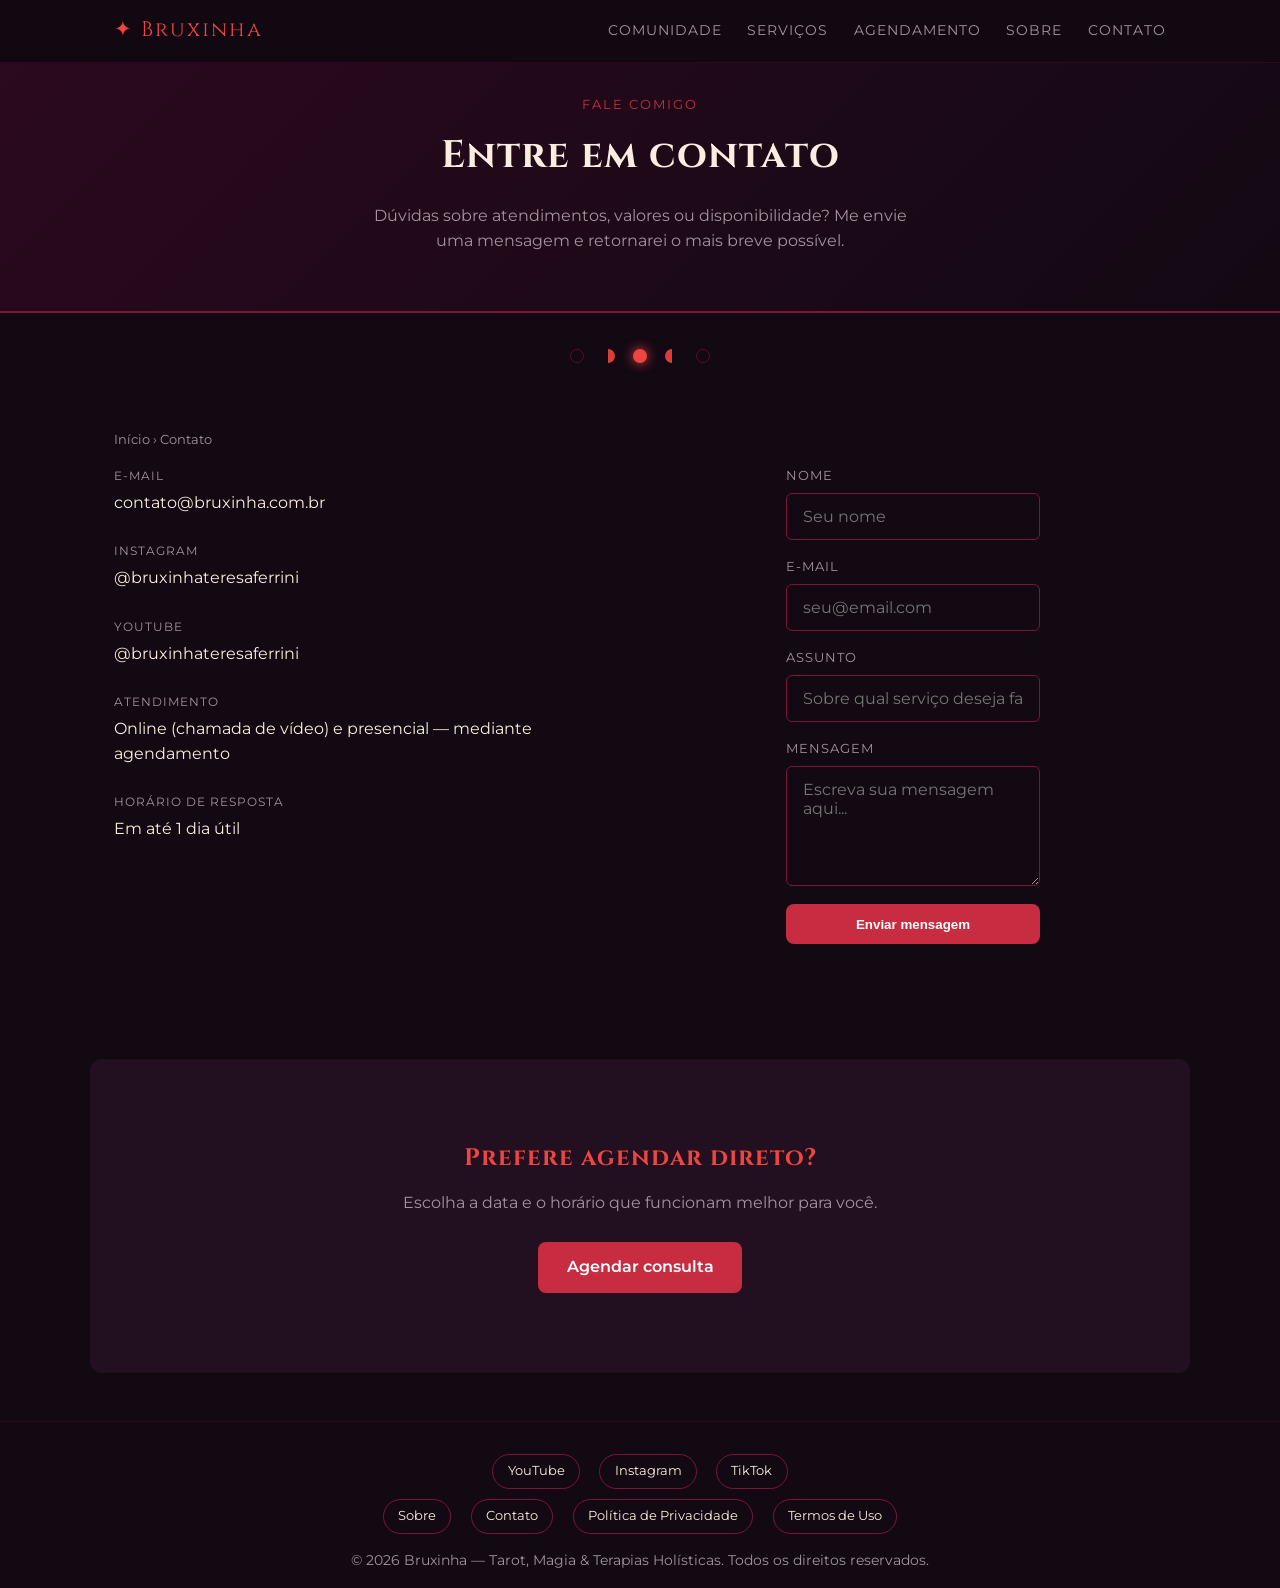
==== contato.html @ 20f93f1f "Bruxinha front-end" ====
<!DOCTYPE html>
<html lang="pt-BR">
<head>
<meta charset="UTF-8">
<meta name="viewport" content="width=device-width, initial-scale=1.0">
<title>Contato • Bruxinha</title>
<link rel="preconnect" href="https://fonts.googleapis.com">
<link href="https://fonts.googleapis.com/css2?family=Cinzel:wght@500;600;700&family=Montserrat:wght@400;500;600;700&display=swap" rel="stylesheet">
<link rel="stylesheet" href="style.css">
</head>
<body>

<header class="navbar">
  <div class="container">
    <div class="logo">✦ Bruxinha</div>
    <nav>
      <a href="index.html#sobre">Comunidade</a>
      <a href="index.html#servicos">Serviços</a>
      <a href="index.html#agendamento">Agendamento</a>
      <a href="sobre.html">Sobre</a>
      <a href="contato.html">Contato</a>
    </nav>
  </div>
</header>

<section class="page-hero">
  <div class="container">
    <span class="eyebrow">Fale comigo</span>
    <h1>Entre em contato</h1>
    <p>Dúvidas sobre atendimentos, valores ou disponibilidade? Me envie uma mensagem e retornarei o mais breve possível.</p>
  </div>
</section>

<div class="moon-divider" aria-hidden="true">
  <span class="nova"></span><span class="crescente"></span><span class="cheia"></span><span class="minguante"></span><span class="nova"></span>
</div>

<main class="container">
  <nav class="breadcrumb">
    <a href="index.html">Início</a> › Contato
  </nav>

  <div class="contato-grid">
    <div class="contato-info">
      <div class="item-contato">
        <span class="rotulo">E-mail</span>
        <span class="valor">contato@bruxinha.com.br</span>
      </div>
      <div class="item-contato">
        <span class="rotulo">Instagram</span>
        <span class="valor">@bruxinhateresaferrini</span>
      </div>
      <div class="item-contato">
        <span class="rotulo">YouTube</span>
        <span class="valor">@bruxinhateresaferrini</span>
      </div>
      <div class="item-contato">
        <span class="rotulo">Atendimento</span>
        <span class="valor">Online (chamada de vídeo) e presencial — mediante agendamento</span>
      </div>
      <div class="item-contato">
        <span class="rotulo">Horário de resposta</span>
        <span class="valor">Em até 1 dia útil</span>
      </div>
    </div>

    <form class="form-cadastro" id="form-contato" style="max-width:100%;">
      <div class="form-group">
        <label for="contato-nome">Nome</label>
        <input type="text" id="contato-nome" name="nome" placeholder="Seu nome" required>
      </div>
      <div class="form-group">
        <label for="contato-email">E-mail</label>
        <input type="email" id="contato-email" name="email" placeholder="seu@email.com" required>
      </div>
      <div class="form-group">
        <label for="contato-assunto">Assunto</label>
        <input type="text" id="contato-assunto" name="assunto" placeholder="Sobre qual serviço deseja falar?">
      </div>
      <div class="form-group">
        <label for="contato-mensagem">Mensagem</label>
        <textarea id="contato-mensagem" name="mensagem" placeholder="Escreva sua mensagem aqui..." required></textarea>
      </div>
      <button type="submit" class="btn-primary">Enviar mensagem</button>
      <p id="msg-contato" style="color: var(--gold); font-size:0.9rem; min-height: 1.2em;"></p>
    </form>
  </div>
</main>

<section class="cta-final">
  <div class="container">
    <h2>Prefere agendar direto?</h2>
    <p>Escolha a data e o horário que funcionam melhor para você.</p>
    <a href="index.html#agendamento" class="btn-primary">Agendar consulta</a>
  </div>
</section>

<footer>
  <div class="footer-socials">
    <a href="https://youtube.com/@bruxinhateresaferrini?si=0c1Y6rR1ePp9T1QN" target="_blank" rel="noopener">YouTube</a>
    <a href="https://www.instagram.com/bruxinhateresaferrini?igsh=dTQxaHF5ZGYxZDV3" target="_blank" rel="noopener">Instagram</a>
    <a href="https://www.tiktok.com/" target="_blank" rel="noopener">TikTok</a>
  </div>
  <div class="footer-socials" style="margin-top: -0.4rem;">
    <a href="sobre.html">Sobre</a>
    <a href="contato.html">Contato</a>
    <a href="privacidade.html">Política de Privacidade</a>
    <a href="termos.html">Termos de Uso</a>
  </div>
  <div class="container" style="padding: 0;">
    &copy; <span id="ano"></span> Bruxinha — Tarot, Magia &amp; Terapias Holísticas. Todos os direitos reservados.
  </div>
</footer>

<script src="script.js" defer></script>
<script>
document.getElementById('form-contato').addEventListener('submit', function (e) {
  e.preventDefault();
  var msg = document.getElementById('msg-contato');
  var nome = document.getElementById('contato-nome').value.trim();
  var email = document.getElementById('contato-email').value.trim();
  var mensagem = document.getElementById('contato-mensagem').value.trim();
  var emailRegex = /^[^\s@]+@[^\s@]+\.[^\s@]+$/;

  if (!nome || !emailRegex.test(email) || !mensagem) {
    msg.textContent = '✦ Preencha nome, e-mail válido e mensagem para enviar.';
    return;
  }
  msg.textContent = '☾ Mensagem enviada! Retornarei o mais breve possível. ✦';
  e.target.reset();
});
</script>
</body>
</html>
---- style.css ----
/* RESET E VARIÁVEIS DE COR */
* {
  margin: 0;
  padding: 0;
  box-sizing: border-box;
}

:root {
  --bg-dark: #120913;
  --bg-card: #221021;
  --primary: #801336;
  --accent: #c72c41;
  --gold: #ee4540;
  --text-light: #fbeee0;
  --text-muted: #a392a0;
  --font-heading: 'Cinzel', serif;
  --font-body: 'Montserrat', sans-serif;
}

body {
  background-color: var(--bg-dark);
  color: var(--text-light);
  font-family: var(--font-body);
  line-height: 1.6;
}

.container {
  max-width: 1100px;
  margin: 0 auto;
  padding: 2rem 1.5rem;
}

h1, h2, h3 {
  font-family: var(--font-heading);
  letter-spacing: 1px;
}

/* HERO SECTION */
.hero {
  background: linear-gradient(135deg, #2b091e 0%, var(--bg-dark) 100%);
  border-bottom: 2px solid var(--primary);
}

.hero-content {
  display: flex;
  align-items: center;
  justify-content: space-between;
  gap: 2rem;
  flex-wrap: wrap;
}

.hero-text {
  flex: 1;
  min-width: 300px;
}

.hero-text h1 {
  font-size: 2.8rem;
  color: var(--text-light);
  margin: 1rem 0;
}

.badge {
  background-color: var(--accent);
  color: #fff;
  padding: 0.3rem 0.8rem;
  border-radius: 20px;
  font-size: 0.8rem;
  text-transform: uppercase;
}

.hero-image img {
  width: 100%;
  max-width: 350px;
  border-radius: 12px;
  box-shadow: 0 10px 25px rgba(0,0,0,0.5);
  border: 2px solid var(--primary);
}

/* BOTOES */
.btn-primary, .btn-secondary, .btn-confirmar {
  display: inline-block;
  padding: 0.8rem 1.8rem;
  border-radius: 8px;
  text-decoration: none;
  font-weight: 600;
  transition: 0.3s;
  cursor: pointer;
  border: none;
}

.btn-primary, .btn-confirmar {
  background-color: var(--accent);
  color: #fff;
}

.btn-primary:hover, .btn-confirmar:hover {
  background-color: var(--gold);
}

.btn-secondary {
  background-color: transparent;
  color: var(--text-light);
  border: 1px solid var(--accent);
}

.btn-secondary:hover {
  background-color: var(--accent);
}

/* CARDS DE SERVIÇOS */
.servicos h2, .sobre h2, .agendamento h2 {
  text-align: center;
  margin-bottom: 2rem;
  font-size: 2rem;
  color: var(--gold);
}

.cards-grid {
  display: grid;
  grid-template-columns: repeat(auto-fit, minmax(280px, 1fr));
  gap: 1.5rem;
}

.card {
  background-color: var(--bg-card);
  padding: 2rem;
  border-radius: 12px;
  border: 1px solid #3d1c38;
  display: flex;
  flex-direction: column;
  justify-content: space-between;
  position: relative;
}

.card.destaque {
  border: 2px solid var(--accent);
  transform: scale(1.02);
}

.tag-pop {
  position: absolute;
  top: -12px;
  right: 20px;
  background-color: var(--accent);
  font-size: 0.75rem;
  padding: 0.2rem 0.6rem;
  border-radius: 10px;
}

.card h3 { margin-bottom: 0.8rem; }
.card .descricao { color: var(--text-muted); font-size: 0.95rem; margin-bottom: 1rem; }
.card .duracao { display: block; font-size: 0.85rem; margin-bottom: 0.5rem; }
.card .preco { font-size: 1.6rem; font-weight: 700; color: var(--gold); margin-bottom: 1.5rem; }

/* AGENDAMENTO */
.agendamento {
  background-color: var(--bg-card);
  border-radius: 12px;
  text-align: center;
}

.agenda-wrapper {
  display: flex;
  justify-content: center;
  gap: 3rem;
  flex-wrap: wrap;
  margin-bottom: 2rem;
}

.input-date {
  padding: 0.8rem;
  border-radius: 6px;
  border: 1px solid var(--primary);
  background-color: var(--bg-dark);
  color: #fff;
  font-size: 1rem;
}

.horarios-grid {
  display: grid;
  grid-template-columns: repeat(2, 1fr);
  gap: 0.5rem;
  margin-top: 1rem;
}

.btn-horario {
  padding: 0.6rem 1rem;
  background-color: var(--bg-dark);
  border: 1px solid var(--primary);
  color: var(--text-light);
  border-radius: 6px;
  cursor: pointer;
}

.btn-horario:hover, .btn-horario:focus {
  background-color: var(--accent);
  border-color: var(--accent);
}

/* FOOTER */
footer {
  text-align: center;
  font-size: 0.85rem;
  color: var(--text-muted);
  border-top: 1px solid #2b091e;
  margin-top: 3rem;
  padding: 2rem 1.5rem 1rem;
}

footer .footer-socials {
  display: flex;
  justify-content: center;
  gap: 1.2rem;
  margin-bottom: 1rem;
}

footer .footer-socials a {
  color: var(--text-light);
  text-decoration: none;
  border: 1px solid var(--primary);
  padding: 0.4rem 0.9rem;
  border-radius: 20px;
  font-size: 0.8rem;
  transition: 0.3s;
}

footer .footer-socials a:hover {
  background-color: var(--primary);
}

/* ================================
   EXTENSÕES — NAV
=================================== */
.navbar {
  position: sticky;
  top: 0;
  z-index: 50;
  background-color: rgba(18, 9, 19, 0.9);
  backdrop-filter: blur(6px);
  border-bottom: 1px solid #2b091e;
}

.navbar .container {
  padding: 0.9rem 1.5rem;
  display: flex;
  align-items: center;
  justify-content: space-between;
  gap: 1rem;
  flex-wrap: wrap;
}

.navbar .logo {
  font-family: var(--font-heading);
  font-size: 1.3rem;
  color: var(--gold);
  letter-spacing: 2px;
}

.navbar nav {
  display: flex;
  gap: 1.6rem;
  flex-wrap: wrap;
}

.navbar nav a {
  color: var(--text-muted);
  text-decoration: none;
  font-size: 0.85rem;
  text-transform: uppercase;
  letter-spacing: 1px;
  transition: 0.3s;
}

.navbar nav a:hover {
  color: var(--gold);
}

/* ================================
   DIVISOR DE FASES DA LUA (assinatura)
=================================== */
.moon-divider {
  display: flex;
  justify-content: center;
  align-items: center;
  gap: 1.1rem;
  padding: 2.2rem 0;
}

.moon-divider span {
  width: 14px;
  height: 14px;
  border-radius: 50%;
  background: var(--gold);
  opacity: 0.25;
}

.moon-divider span.cheia { opacity: 1; box-shadow: 0 0 12px var(--gold); }
.moon-divider span.crescente { background: linear-gradient(90deg, transparent 50%, var(--gold) 50%); opacity: 0.9;}
.moon-divider span.minguante { background: linear-gradient(270deg, transparent 50%, var(--gold) 50%); opacity: 0.9;}
.moon-divider span.nova { background: transparent; border: 1px solid var(--primary); opacity: 0.6; }

/* ================================
   SOBRE / PRESENÇA DIGITAL
=================================== */
.social-grid {
  display: grid;
  grid-template-columns: repeat(auto-fit, minmax(220px, 1fr));
  gap: 1.5rem;
  margin-bottom: 2.5rem;
}

.social-card {
  background-color: var(--bg-card);
  border: 1px solid #3d1c38;
  border-radius: 12px;
  padding: 1.6rem;
  text-align: center;
}

.social-card .numero {
  font-family: var(--font-heading);
  font-size: 1.8rem;
  color: var(--gold);
  display: block;
}

.social-card .rede {
  text-transform: uppercase;
  letter-spacing: 1px;
  font-size: 0.75rem;
  color: var(--text-muted);
  display: block;
  margin-top: 0.3rem;
}

.video-grid {
  display: grid;
  grid-template-columns: repeat(auto-fit, minmax(240px, 1fr));
  gap: 1.5rem;
}

.video-placeholder {
  aspect-ratio: 9 / 12;
  background: linear-gradient(160deg, var(--bg-card), #2b091e);
  border: 1px dashed var(--primary);
  border-radius: 12px;
  display: flex;
  align-items: center;
  justify-content: center;
  flex-direction: column;
  gap: 0.6rem;
  color: var(--text-muted);
  font-size: 0.85rem;
  text-align: center;
  padding: 1rem;
}

.video-placeholder .play {
  width: 46px;
  height: 46px;
  border-radius: 50%;
  border: 2px solid var(--accent);
  display: flex;
  align-items: center;
  justify-content: center;
  color: var(--gold);
  font-size: 1.1rem;
}

/* ================================
   ACCORDION DE SERVIÇOS
=================================== */
.card-servico {
  background-color: var(--bg-card);
  border: 1px solid #3d1c38;
  border-radius: 12px;
  overflow: hidden;
}

.card-servico.destaque { border: 2px solid var(--accent); }

.card-servico-header {
  width: 100%;
  background: none;
  border: none;
  color: var(--text-light);
  padding: 1.6rem 1.8rem;
  display: flex;
  align-items: center;
  justify-content: space-between;
  cursor: pointer;
  text-align: left;
  font-family: var(--font-heading);
  font-size: 1.15rem;
}

.card-servico-header .chevron {
  color: var(--accent);
  transition: transform 0.3s ease;
  font-size: 1rem;
}

.card-servico.aberto .chevron { transform: rotate(180deg); }

.card-servico .nota {
  display: block;
  font-family: var(--font-body);
  font-size: 0.78rem;
  color: var(--text-muted);
  font-weight: 400;
  margin-top: 0.3rem;
  letter-spacing: 0;
  text-transform: none;
}

.sub-servicos {
  max-height: 0;
  overflow: hidden;
  transition: max-height 0.4s ease;
}

.card-servico.aberto .sub-servicos {
  max-height: 1200px;
}

.sub-item {
  padding: 1rem 1.8rem;
  border-top: 1px solid #2b091e;
  display: flex;
  justify-content: space-between;
  align-items: baseline;
  gap: 1rem;
  flex-wrap: wrap;
}

.sub-item .nome-sub {
  font-weight: 600;
}

.sub-item .detalhe-sub {
  color: var(--text-muted);
  font-size: 0.8rem;
  display: block;
}

.sub-item .preco-sub {
  color: var(--gold);
  font-weight: 700;
  white-space: nowrap;
}

.aviso-magia {
  padding: 1rem 1.8rem 1.4rem;
  color: var(--accent);
  font-size: 0.8rem;
  font-style: italic;
  border-top: 1px solid #2b091e;
}

.ver-mais {
  display: block;
  padding: 1rem 1.8rem 1.6rem;
  color: var(--gold);
  font-size: 0.85rem;
  text-decoration: none;
  font-weight: 600;
  letter-spacing: 0.5px;
}

.ver-mais:hover { text-decoration: underline; }

/* ================================
   FORMULÁRIO DE CADASTRO
=================================== */
.cadastro {
  background-color: var(--bg-card);
  border-radius: 12px;
}

.form-cadastro {
  max-width: 480px;
  margin: 0 auto;
  display: flex;
  flex-direction: column;
  gap: 1.1rem;
}

.form-group {
  display: flex;
  flex-direction: column;
  gap: 0.4rem;
  text-align: left;
}

.form-group label {
  font-size: 0.8rem;
  text-transform: uppercase;
  letter-spacing: 1px;
  color: var(--text-muted);
}

.form-group input {
  padding: 0.8rem 1rem;
  border-radius: 6px;
  border: 1px solid var(--primary);
  background-color: var(--bg-dark);
  color: var(--text-light);
  font-family: var(--font-body);
  font-size: 1rem;
}

.form-group input:focus {
  outline: none;
  border-color: var(--accent);
}

.form-group .opcional {
  font-style: italic;
  text-transform: none;
  letter-spacing: 0;
  opacity: 0.7;
}

/* ================================
   PAGAMENTO
=================================== */
.payment-grid {
  display: grid;
  grid-template-columns: repeat(auto-fit, minmax(180px, 1fr));
  gap: 1.5rem;
  max-width: 700px;
  margin: 0 auto;
}

.payment-card {
  background-color: var(--bg-dark);
  border: 1px solid var(--primary);
  border-radius: 10px;
  padding: 1.4rem;
  text-align: center;
}

.payment-card .icone {
  font-size: 1.6rem;
  color: var(--gold);
  display: block;
  margin-bottom: 0.5rem;
}

.payment-card .metodo {
  font-family: var(--font-heading);
  letter-spacing: 1px;
}

/* ================================
   UTILIDADES / RESPONSIVO
=================================== */
.secao-intro {
  text-align: center;
  color: var(--text-muted);
  max-width: 620px;
  margin: -1.2rem auto 2.5rem;
  font-size: 0.95rem;
}

.status-em-breve {
  font-size: 0.7rem;
  color: var(--text-muted);
  border: 1px solid var(--text-muted);
  padding: 0.15rem 0.5rem;
  border-radius: 10px;
  margin-left: 0.5rem;
}

/* ================================
   MENU MOBILE (hambúrguer)
=================================== */
.menu-toggle {
  display: none;
  flex-direction: column;
  gap: 5px;
  background: none;
  border: none;
  cursor: pointer;
  padding: 6px;
}

.menu-toggle span {
  display: block;
  width: 24px;
  height: 2px;
  background-color: var(--gold);
  border-radius: 2px;
  transition: transform 0.3s ease, opacity 0.3s ease;
}

@media (max-width: 780px) {
  .menu-toggle {
    display: flex;
  }

  .navbar nav {
    display: none;
    flex-direction: column;
    width: 100%;
    gap: 0.4rem;
    padding: 0.8rem 0 0.4rem;
  }

  .menu-aberto .navbar nav {
    display: flex;
  }

  .menu-aberto .menu-toggle span:nth-child(1) { transform: translateY(7px) rotate(45deg); }
  .menu-aberto .menu-toggle span:nth-child(2) { opacity: 0; }
  .menu-aberto .menu-toggle span:nth-child(3) { transform: translateY(-7px) rotate(-45deg); }
}

/* ================================
   SCROLL REVEAL
=================================== */
.reveal {
  opacity: 0;
  transform: translateY(24px);
  transition: opacity 0.7s ease, transform 0.7s ease;
  will-change: opacity, transform;
}

.reveal-visivel {
  opacity: 1;
  transform: translateY(0);
}

/* ================================
   MODAL DE VÍDEO
=================================== */
.modal-video {
  display: none;
  position: fixed;
  inset: 0;
  z-index: 200;
  background-color: rgba(10, 4, 12, 0.92);
  backdrop-filter: blur(4px);
  align-items: center;
  justify-content: center;
  padding: 1.5rem;
}

.modal-video.aberto {
  display: flex;
  animation: modalFadeIn 0.3s ease;
}

@keyframes modalFadeIn {
  from { opacity: 0; }
  to { opacity: 1; }
}

.modal-video-content {
  position: relative;
  width: 100%;
  max-width: 860px;
  background-color: var(--bg-card);
  border: 1px solid var(--primary);
  border-radius: 14px;
  padding: 1rem;
  box-shadow: 0 20px 60px rgba(0, 0, 0, 0.6);
}

.modal-video-close {
  position: absolute;
  top: -16px;
  right: -16px;
  width: 38px;
  height: 38px;
  border-radius: 50%;
  background-color: var(--accent);
  border: 2px solid var(--bg-card);
  color: #fff;
  font-size: 1.3rem;
  line-height: 1;
  cursor: pointer;
  z-index: 2;
  transition: background-color 0.3s ease, transform 0.3s ease;
}

.modal-video-close:hover {
  background-color: var(--gold);
  transform: rotate(90deg);
}

.modal-video-embed {
  position: relative;
  aspect-ratio: 16 / 9;
  border-radius: 8px;
  overflow: hidden;
  background-color: #000;
}

.modal-video-embed iframe {
  position: absolute;
  inset: 0;
  width: 100%;
  height: 100%;
  border: 0;
}

.modal-video-error {
  color: var(--text-muted);
  text-align: center;
  padding: 2rem;
}

/* ================================
   BOTÃO VOLTAR AO TOPO
=================================== */
.btn-topo {
  position: fixed;
  right: 1.4rem;
  bottom: 1.4rem;
  width: 46px;
  height: 46px;
  border-radius: 50%;
  background-color: var(--accent);
  color: #fff;
  font-size: 1.2rem;
  border: 2px solid var(--gold);
  cursor: pointer;
  opacity: 0;
  visibility: hidden;
  transform: translateY(12px);
  transition: opacity 0.3s ease, transform 0.3s ease, visibility 0.3s ease;
  z-index: 150;
  box-shadow: 0 8px 20px rgba(0, 0, 0, 0.4);
}

.btn-topo.visivel {
  opacity: 1;
  visibility: visible;
  transform: translateY(0);
}

.btn-topo:hover {
  background-color: var(--gold);
  border-color: var(--accent);
}

/* ================================
   HORÁRIO SELECIONADO
=================================== */
.btn-horario.selecionado {
  background-color: var(--accent);
  border-color: var(--accent);
  color: #fff;
  box-shadow: 0 0 0 2px rgba(199, 44, 65, 0.35);
}

/* ================================
   VÍDEO PLACEHOLDER CLICÁVEL
=================================== */
.video-placeholder {
  cursor: pointer;
  transition: transform 0.3s ease, border-color 0.3s ease, box-shadow 0.3s ease;
}

.video-placeholder:hover,
.video-placeholder:focus-visible {
  border-color: var(--accent);
  border-style: solid;
  transform: translateY(-4px);
  box-shadow: 0 12px 28px rgba(0, 0, 0, 0.45);
  outline: none;
}

.video-placeholder:hover .play {
  background-color: var(--accent);
  color: #fff;
  transform: scale(1.1);
}

.video-placeholder .play {
  transition: background-color 0.3s ease, transform 0.3s ease, color 0.3s ease;
}

/* ================================
   CONTEÚDO EDUCACIONAL DAS PÁGINAS
=================================== */
.secao-titulo {
  color: var(--gold);
  font-size: 1.7rem;
  margin: 2.6rem 0 0.6rem;
}

.artigo-lead {
  color: var(--text-muted);
  font-size: 1.02rem;
  line-height: 1.75;
  margin-bottom: 1.5rem;
}

.bloco {
  background-color: var(--bg-card);
  border: 1px solid #3d1c38;
  border-radius: 12px;
  padding: 1.6rem 1.8rem;
  margin: 1.6rem 0;
}

.bloco h3 {
  color: var(--gold);
  font-size: 1.15rem;
  margin-bottom: 0.9rem;
}

.bloco p {
  color: var(--text-muted);
  font-size: 0.95rem;
  line-height: 1.7;
  margin-bottom: 0.8rem;
}

.bloco p:last-child { margin-bottom: 0; }

.info-box {
  background: linear-gradient(135deg, rgba(199,44,65,0.1), rgba(238,69,64,0.04));
  border-left: 4px solid var(--accent);
  border-radius: 8px;
  padding: 1.1rem 1.4rem;
  margin: 1.5rem 0;
}

.info-box p {
  color: var(--text-muted);
  font-size: 0.92rem;
  line-height: 1.65;
  margin: 0;
}

.lista-checks {
  list-style: none;
  display: flex;
  flex-direction: column;
  gap: 0.7rem;
  margin: 1rem 0;
}

.lista-checks li {
  color: var(--text-muted);
  font-size: 0.95rem;
  line-height: 1.6;
  padding-left: 1.6rem;
  position: relative;
}

.lista-checks li::before {
  content: "✦";
  color: var(--accent);
  position: absolute;
  left: 0;
}

.lista-num {
  list-style: none;
  counter-reset: passo;
  display: flex;
  flex-direction: column;
  gap: 1.2rem;
  margin: 1.2rem 0;
}

.lista-num li {
  counter-increment: passo;
  color: var(--text-muted);
  font-size: 0.95rem;
  line-height: 1.6;
  padding-left: 2.8rem;
  position: relative;
}

.lista-num li::before {
  content: counter(passo, decimal-leading-zero);
  font-family: var(--font-heading);
  color: var(--gold);
  font-size: 1.15rem;
  position: absolute;
  left: 0;
  top: 0;
}

.grid-2 {
  display: grid;
  grid-template-columns: 1fr 1fr;
  gap: 1.5rem;
}

@media (max-width: 780px) {
  .grid-2 { grid-template-columns: 1fr; }
}

/* FAQ */
.faq-wrap {
  display: flex;
  flex-direction: column;
  gap: 0.8rem;
  margin: 1.5rem 0;
}

.faq-item { overflow: hidden; }

.faq-item .card-servico-header {
  padding: 1.1rem 1.4rem;
  font-family: var(--font-body);
  font-size: 0.95rem;
  font-weight: 600;
}

.faq-item .sub-servicos {
  max-height: 0;
  overflow: hidden;
  transition: max-height 0.4s ease;
}

.faq-item.aberto .sub-servicos { max-height: 3000px; }

.faq-item .faq-resposta {
  padding: 0.2rem 1.4rem 1.3rem;
  color: var(--text-muted);
  font-size: 0.92rem;
  line-height: 1.75;
}

.faq-item .faq-resposta strong { color: var(--text-light); }

/* Glossário */
.glossario { margin: 1.5rem 0; }

.glossario dt {
  color: var(--gold);
  font-weight: 700;
  font-size: 0.95rem;
  margin-top: 1rem;
}

.glossario dd {
  color: var(--text-muted);
  font-size: 0.92rem;
  line-height: 1.6;
  margin: 0.25rem 0 0 0;
}

@media (prefers-reduced-motion: reduce) {
  .card-servico-header .chevron,
  .sub-servicos,
  .reveal,
  .video-placeholder,
  .video-placeholder .play,
  .btn-topo,
  .faq-item .sub-servicos {
    transition: none;
  }
}

@media (max-width: 640px) {
  .hero-text h1 { font-size: 2.1rem; }
  .agenda-wrapper { gap: 1.5rem; }
  .navbar nav { gap: 1rem; justify-content: center; width: 100%; }
}

/* ================================
   PÁGINAS INTERNAS DE SERVIÇO
=================================== */
.breadcrumb {
  font-size: 0.8rem;
  color: var(--text-muted);
  margin-bottom: 1rem;
}

.breadcrumb a {
  color: var(--text-muted);
  text-decoration: none;
}

.breadcrumb a:hover { color: var(--gold); }

.page-hero {
  background: linear-gradient(135deg, #2b091e 0%, var(--bg-dark) 100%);
  border-bottom: 2px solid var(--primary);
  text-align: center;
}

.page-hero .eyebrow {
  color: var(--accent);
  text-transform: uppercase;
  letter-spacing: 2px;
  font-size: 0.8rem;
  display: block;
  margin-bottom: 0.6rem;
}

.page-hero h1 {
  font-size: 2.4rem;
  margin-bottom: 1rem;
}

.page-hero p {
  color: var(--text-muted);
  max-width: 560px;
  margin: 0 auto 1.6rem;
}

.processo-grid {
  display: grid;
  grid-template-columns: repeat(auto-fit, minmax(200px, 1fr));
  gap: 1.5rem;
  margin: 2rem 0 3rem;
}

.processo-step {
  background-color: var(--bg-card);
  border: 1px solid #3d1c38;
  border-radius: 12px;
  padding: 1.6rem;
}

.processo-step .num {
  font-family: var(--font-heading);
  font-size: 1.6rem;
  color: var(--accent);
  display: block;
  margin-bottom: 0.6rem;
}

.processo-step h3 { font-size: 1rem; margin-bottom: 0.4rem; }
.processo-step p { color: var(--text-muted); font-size: 0.88rem; }

.tabela-precos {
  background-color: var(--bg-card);
  border: 1px solid #3d1c38;
  border-radius: 12px;
  overflow: hidden;
  margin: 2rem 0;
}

.tabela-precos .linha {
  display: flex;
  justify-content: space-between;
  align-items: baseline;
  gap: 1rem;
  flex-wrap: wrap;
  padding: 1.2rem 1.8rem;
  border-top: 1px solid #2b091e;
}

.tabela-precos .linha:first-child { border-top: none; }
.tabela-precos .nome-sub { font-weight: 600; }
.tabela-precos .detalhe-sub { color: var(--text-muted); font-size: 0.8rem; display: block; }
.tabela-precos .preco-sub { color: var(--gold); font-weight: 700; white-space: nowrap; }

.relacionados-grid {
  display: grid;
  grid-template-columns: repeat(auto-fit, minmax(200px, 1fr));
  gap: 1.2rem;
  margin-top: 1.5rem;
}

.relacionado-card {
  background-color: var(--bg-card);
  border: 1px solid #3d1c38;
  border-radius: 10px;
  padding: 1.2rem 1.4rem;
  text-decoration: none;
  color: var(--text-light);
  font-family: var(--font-heading);
  font-size: 0.95rem;
  transition: 0.3s;
  display: block;
}

.relacionado-card:hover {
  border-color: var(--accent);
  color: var(--gold);
}

.cta-final {
  text-align: center;
  padding: 3rem 1.5rem;
  background-color: var(--bg-card);
  border-radius: 12px;
  margin: 3rem auto;
  max-width: 1100px;
}

.cta-final h2 { color: var(--gold); margin-bottom: 0.8rem; }
.cta-final p { color: var(--text-muted); margin-bottom: 1.6rem; max-width: 480px; margin-left: auto; margin-right: auto; }

/* ================================
   PÁGINAS INSTITUCIONAIS
=================================== */
.legal h2 {
  color: var(--gold);
  font-size: 1.3rem;
  margin: 2rem 0 0.8rem;
}

.legal h2:first-child { margin-top: 0; }

.legal p, .legal li {
  color: var(--text-muted);
  font-size: 0.92rem;
  margin-bottom: 0.8rem;
}

.legal ul { padding-left: 1.4rem; }
.legal strong { color: var(--text-light); }

.atualizado {
  font-size: 0.8rem;
  color: var(--text-muted);
  font-style: italic;
  margin-bottom: 2rem;
  display: block;
}

.bio-grid {
  display: flex;
  gap: 2.5rem;
  align-items: flex-start;
  flex-wrap: wrap;
}

.bio-texto { flex: 1.4; min-width: 280px; }
.bio-texto p { color: var(--text-muted); margin-bottom: 1rem; }

.bio-selo {
  flex: 1;
  min-width: 240px;
  background-color: var(--bg-card);
  border: 1px solid #3d1c38;
  border-radius: 12px;
  padding: 1.6rem;
}

.bio-selo h3 { color: var(--gold); font-size: 1rem; margin-bottom: 1rem; }
.bio-selo ul { list-style: none; display: flex; flex-direction: column; gap: 0.7rem; }
.bio-selo li { color: var(--text-muted); font-size: 0.88rem; padding-left: 1.2rem; position: relative; }
.bio-selo li::before { content: "✦"; color: var(--accent); position: absolute; left: 0; }

.contato-grid {
  display: grid;
  grid-template-columns: 1fr 1fr;
  gap: 2.5rem;
}

@media (max-width: 780px) {
  .contato-grid { grid-template-columns: 1fr; }
  .bio-grid { flex-direction: column; }
}

.contato-info .item-contato {
  margin-bottom: 1.6rem;
}

.contato-info .item-contato .rotulo {
  text-transform: uppercase;
  letter-spacing: 1px;
  font-size: 0.75rem;
  color: var(--text-muted);
  display: block;
  margin-bottom: 0.3rem;
}

.contato-info .item-contato .valor {
  color: var(--text-light);
  font-size: 1rem;
}

.form-cadastro textarea {
  padding: 0.8rem 1rem;
  border-radius: 6px;
  border: 1px solid var(--primary);
  background-color: var(--bg-dark);
  color: var(--text-light);
  font-family: var(--font-body);
  font-size: 1rem;
  resize: vertical;
  min-height: 120px;
}
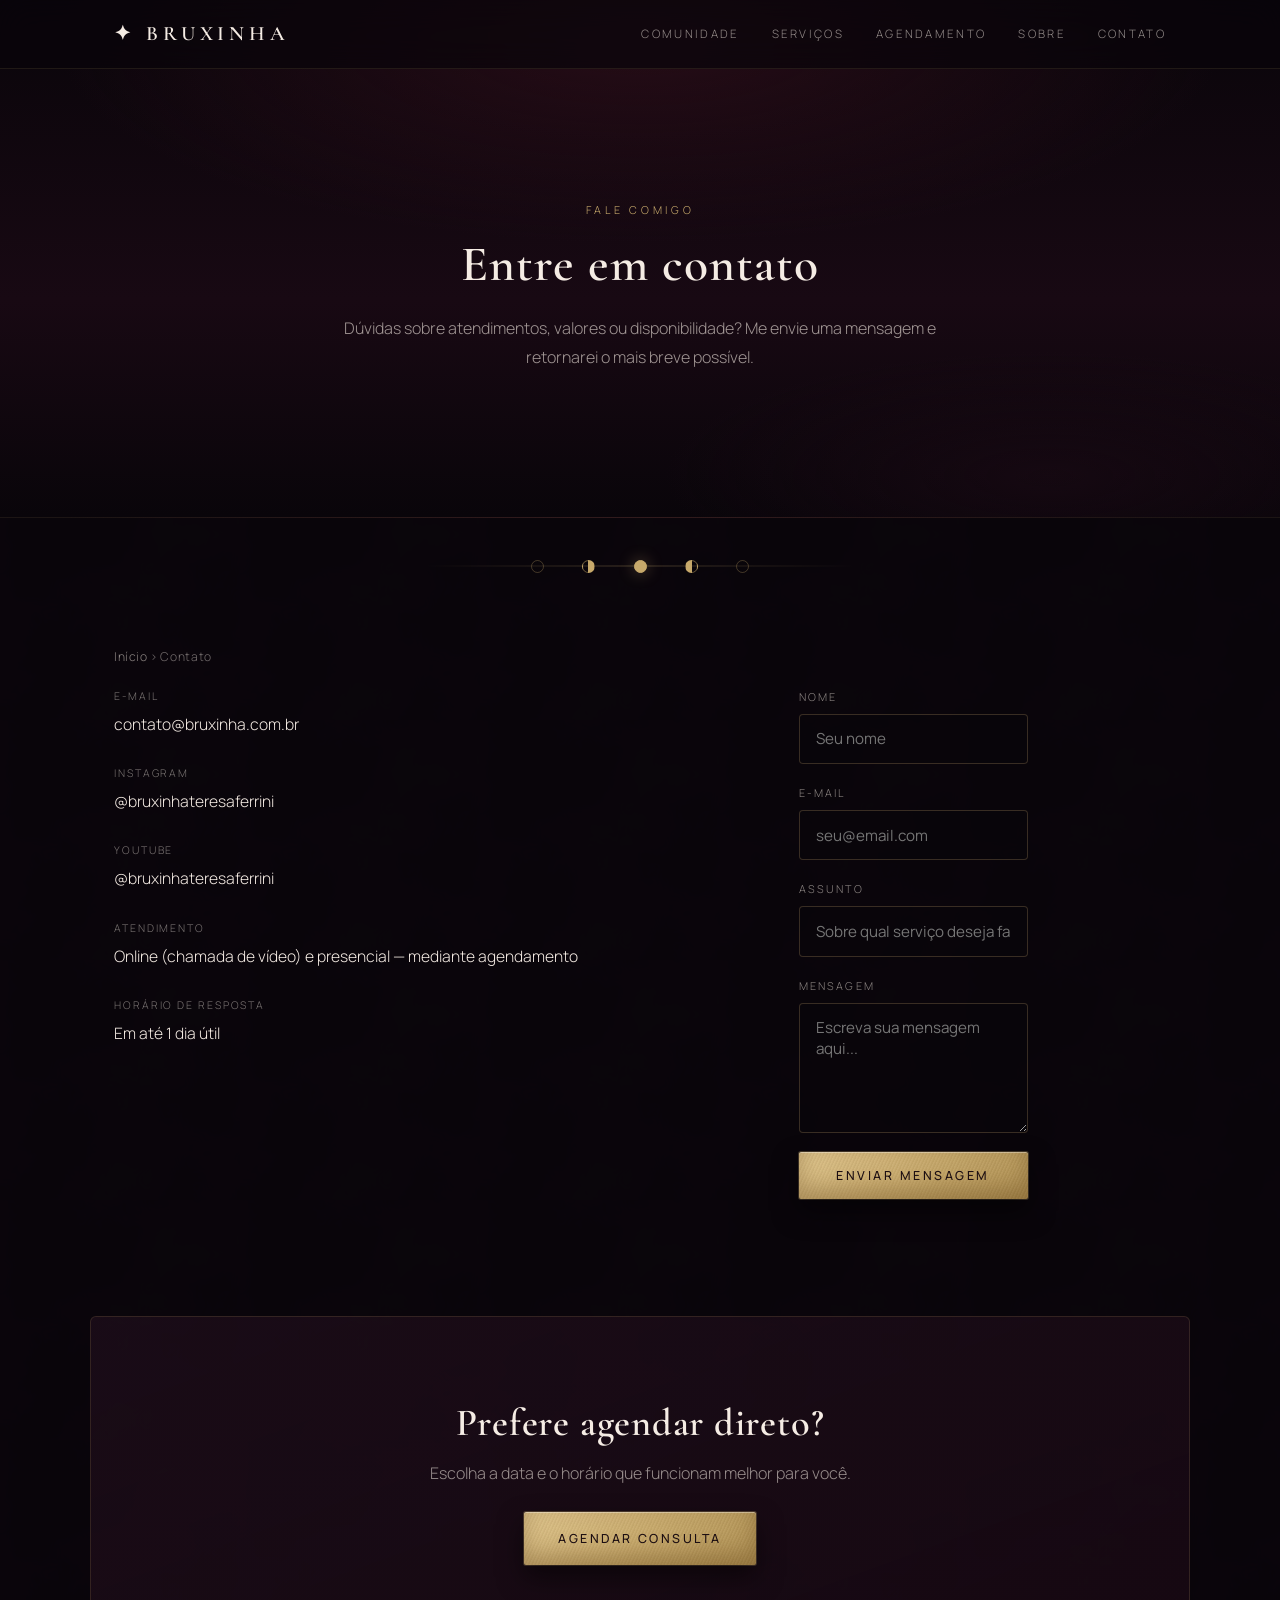
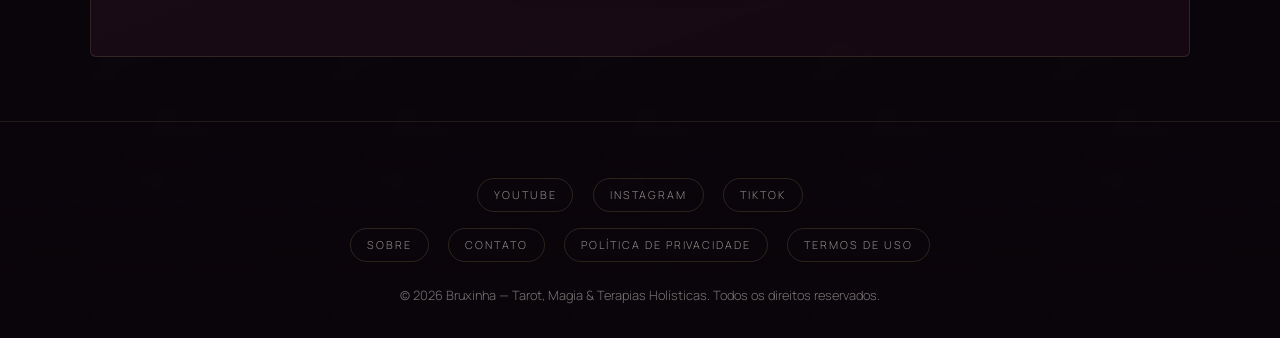
==== commit 3f7905f4: "bruxinha front-end v2" ====
--- a/contato.html
+++ b/contato.html
@@ -5,7 +5,8 @@
 <meta name="viewport" content="width=device-width, initial-scale=1.0">
 <title>Contato • Bruxinha</title>
 <link rel="preconnect" href="https://fonts.googleapis.com">
-<link href="https://fonts.googleapis.com/css2?family=Cinzel:wght@500;600;700&family=Montserrat:wght@400;500;600;700&display=swap" rel="stylesheet">
+<link rel="preconnect" href="https://fonts.gstatic.com" crossorigin>
+<link href="https://fonts.googleapis.com/css2?family=Cormorant+Garamond:ital,wght@0,400;0,500;0,600;0,700;1,400;1,500&family=Manrope:wght@300;400;500;600;700&display=swap" rel="stylesheet">
 <link rel="stylesheet" href="style.css">
 </head>
 <body>
--- a/style.css
+++ b/style.css
@@ -1,27 +1,66 @@
-/* RESET E VARIÁVEIS DE COR */
-* {
-  margin: 0;
-  padding: 0;
-  box-sizing: border-box;
-}
-
+/* ============================================================
+   BRUXINHA — Identidade Sagrada
+   ------------------------------------------------------------
+   Preto profundo, vinho, bordô, vermelho queimado, terracota,
+   marfim e dourado envelhecido como joia.
+   Tipografia: Cormorant Garamond (títulos) + Manrope (textos).
+   Atmosfera: templo silencioso — presença, ritual, contemplação.
+   ============================================================ */
+
+/* ---------- RESET ---------- */
+* { margin: 0; padding: 0; box-sizing: border-box; }
+
+/* ---------- VARIÁVEIS ---------- */
 :root {
-  --bg-dark: #120913;
-  --bg-card: #221021;
-  --primary: #801336;
-  --accent: #c72c41;
-  --gold: #ee4540;
-  --text-light: #fbeee0;
-  --text-muted: #a392a0;
-  --font-heading: 'Cinzel', serif;
-  --font-body: 'Montserrat', sans-serif;
-}
+  --bg-deep: #09050A;
+  --bg-wine: #180913;
+  --bg-bordeaux: #2A0D18;
+  --bg-plum: #24111F;
+  --burnt: #A53F48;
+  --terracotta: #C6655A;
+  --ivory: #F5ECE4;
+  --gold: #C7A96B;
+  --primary: #2A0D18;
+  --accent: #A53F48;
+  --text-muted: #9d8e9c;
+  --text-soft: rgba(245, 236, 228, 0.66);
+  --hairline: rgba(199, 169, 107, 0.22);
+  --font-heading: 'Cormorant Garamond', Georgia, 'Times New Roman', serif;
+  --font-body: 'Manrope', 'Segoe UI', system-ui, sans-serif;
+  --ease-slow: cubic-bezier(0.22, 1, 0.36, 1);
+}
+
+/* ---------- BASE ---------- */
+html { scroll-behavior: smooth; background-color: var(--bg-deep); }
 
 body {
-  background-color: var(--bg-dark);
-  color: var(--text-light);
+  background-color: var(--bg-deep);
+  color: var(--ivory);
   font-family: var(--font-body);
-  line-height: 1.6;
+  font-weight: 300;
+  line-height: 1.75;
+  -webkit-font-smoothing: antialiased;
+  text-rendering: optimizeLegibility;
+  overflow-x: hidden;
+  /* papel artesanal — imperceptível, remover aparência digital */
+  background-image: url("data:image/svg+xml;utf8,<svg xmlns='http://www.w3.org/2000/svg' width='240' height='240'><filter id='t'><feTurbulence type='fractalNoise' baseFrequency='0.012' numOctaves='4' stitchTiles='stitch'/><feColorMatrix type='saturate' values='0'/><feComponentTransfer><feFuncA type='linear' slope='0.25'/></feComponentTransfer></filter><rect width='240' height='240' filter='url(%23t)'/></svg>");
+  background-size: 240px 240px;
+  background-blend-mode: overlay;
+}
+
+::selection { background: rgba(199, 169, 107, 0.25); color: var(--ivory); }
+
+::-webkit-scrollbar { width: 9px; }
+::-webkit-scrollbar-track { background: var(--bg-deep); }
+::-webkit-scrollbar-thumb { background: rgba(199, 169, 107, 0.22); border-radius: 8px; }
+::-webkit-scrollbar-thumb:hover { background: rgba(199, 169, 107, 0.4); }
+
+section[id] { scroll-margin-top: 4.6rem; }
+
+h1, h2, h3 {
+  font-family: var(--font-heading);
+  letter-spacing: 0.02em;
+  line-height: 1.2;
 }
 
 .container {
@@ -30,219 +69,135 @@
   padding: 2rem 1.5rem;
 }
 
-h1, h2, h3 {
-  font-family: var(--font-heading);
-  letter-spacing: 1px;
-}
-
-/* HERO SECTION */
-.hero {
-  background: linear-gradient(135deg, #2b091e 0%, var(--bg-dark) 100%);
-  border-bottom: 2px solid var(--primary);
-}
-
-.hero-content {
-  display: flex;
-  align-items: center;
-  justify-content: space-between;
-  gap: 2rem;
-  flex-wrap: wrap;
-}
-
-.hero-text {
-  flex: 1;
-  min-width: 300px;
-}
-
-.hero-text h1 {
-  font-size: 2.8rem;
-  color: var(--text-light);
-  margin: 1rem 0;
-}
-
-.badge {
-  background-color: var(--accent);
-  color: #fff;
-  padding: 0.3rem 0.8rem;
-  border-radius: 20px;
-  font-size: 0.8rem;
-  text-transform: uppercase;
-}
-
-.hero-image img {
+/* ============================================================
+   ATMOSFERA — camadas de fundo
+   ============================================================ */
+.atmosfera-fundo {
+  position: fixed;
+  inset: 0;
+  z-index: -1;
+  pointer-events: none;
+  overflow: hidden;
+}
+
+/* Vinheta — escurece as bordas como um ambiente iluminado por velas */
+.atmosfera-fundo::after {
+  content: "";
+  position: absolute;
+  inset: 0;
+  background:
+    radial-gradient(ellipse 90% 75% at 50% 40%, transparent 55%, rgba(4, 2, 5, 0.55) 100%),
+    radial-gradient(ellipse 60% 50% at 20% 90%, rgba(24, 9, 19, 0.5), transparent 65%),
+    radial-gradient(ellipse 50% 40% at 85% 15%, rgba(36, 17, 31, 0.45), transparent 60%);
+}
+
+.canvas-estrelas {
+  position: absolute;
+  inset: 0;
   width: 100%;
-  max-width: 350px;
-  border-radius: 12px;
-  box-shadow: 0 10px 25px rgba(0,0,0,0.5);
-  border: 2px solid var(--primary);
-}
-
-/* BOTOES */
-.btn-primary, .btn-secondary, .btn-confirmar {
-  display: inline-block;
-  padding: 0.8rem 1.8rem;
-  border-radius: 8px;
-  text-decoration: none;
+  height: 100%;
+}
+
+/* Névoa muito discreta, movendo-se lentamente */
+.neblina {
+  position: absolute;
+  inset: -25%;
+  filter: blur(70px);
+  opacity: 0.5;
+}
+
+.neblina::before,
+.neblina::after {
+  content: "";
+  position: absolute;
+  border-radius: 50%;
+  animation: neblina 28s ease-in-out infinite alternate;
+}
+
+.neblina::before {
+  width: 60%;
+  height: 50%;
+  top: 12%;
+  left: 4%;
+  background: radial-gradient(circle, rgba(165, 63, 72, 0.14), transparent 65%);
+}
+
+.neblina::after {
+  width: 55%;
+  height: 55%;
+  bottom: 2%;
+  right: 0;
+  background: radial-gradient(circle, rgba(199, 169, 107, 0.09), transparent 65%);
+  animation-delay: -14s;
+}
+
+@keyframes neblina {
+  from { transform: translate(0, 0) scale(1); }
+  to   { transform: translate(5%, 3%) scale(1.12); }
+}
+
+/* Granulado — remove o excesso "digital" */
+.granulado {
+  position: fixed;
+  inset: 0;
+  z-index: 300;
+  pointer-events: none;
+  opacity: 0.05;
+  mix-blend-mode: overlay;
+  background-image: url("data:image/svg+xml;utf8,<svg xmlns='http://www.w3.org/2000/svg' width='140' height='140'><filter id='n'><feTurbulence type='fractalNoise' baseFrequency='0.85' numOctaves='2' stitchTiles='stitch'/></filter><rect width='140' height='140' filter='url(%23n)' opacity='0.6'/></svg>");
+  background-size: 140px 140px;
+}
+
+/* ============================================================
+   TIPOGRAFIA DE TÍTULOS
+   ============================================================ */
+h2 {
   font-weight: 600;
-  transition: 0.3s;
-  cursor: pointer;
-  border: none;
-}
-
-.btn-primary, .btn-confirmar {
-  background-color: var(--accent);
-  color: #fff;
-}
-
-.btn-primary:hover, .btn-confirmar:hover {
-  background-color: var(--gold);
-}
-
-.btn-secondary {
-  background-color: transparent;
-  color: var(--text-light);
-  border: 1px solid var(--accent);
-}
-
-.btn-secondary:hover {
-  background-color: var(--accent);
-}
-
-/* CARDS DE SERVIÇOS */
-.servicos h2, .sobre h2, .agendamento h2 {
+  font-size: clamp(1.7rem, 3vw, 2.4rem);
+  color: var(--ivory);
+}
+
+.sobre h2,
+.servicos h2,
+.agendamento h2 {
   text-align: center;
-  margin-bottom: 2rem;
-  font-size: 2rem;
-  color: var(--gold);
-}
-
-.cards-grid {
-  display: grid;
-  grid-template-columns: repeat(auto-fit, minmax(280px, 1fr));
-  gap: 1.5rem;
-}
-
-.card {
-  background-color: var(--bg-card);
-  padding: 2rem;
-  border-radius: 12px;
-  border: 1px solid #3d1c38;
-  display: flex;
-  flex-direction: column;
-  justify-content: space-between;
-  position: relative;
-}
-
-.card.destaque {
-  border: 2px solid var(--accent);
-  transform: scale(1.02);
-}
-
-.tag-pop {
-  position: absolute;
-  top: -12px;
-  right: 20px;
-  background-color: var(--accent);
-  font-size: 0.75rem;
-  padding: 0.2rem 0.6rem;
-  border-radius: 10px;
-}
-
-.card h3 { margin-bottom: 0.8rem; }
-.card .descricao { color: var(--text-muted); font-size: 0.95rem; margin-bottom: 1rem; }
-.card .duracao { display: block; font-size: 0.85rem; margin-bottom: 0.5rem; }
-.card .preco { font-size: 1.6rem; font-weight: 700; color: var(--gold); margin-bottom: 1.5rem; }
-
-/* AGENDAMENTO */
-.agendamento {
-  background-color: var(--bg-card);
-  border-radius: 12px;
+  margin-bottom: 1.4rem;
+}
+
+.secao-titulo {
+  color: var(--gold);
+  font-size: clamp(1.5rem, 2.6vw, 2rem);
+  font-weight: 500;
+  margin: 3rem 0 0.8rem;
+}
+
+.secao-intro {
   text-align: center;
-}
-
-.agenda-wrapper {
-  display: flex;
-  justify-content: center;
-  gap: 3rem;
-  flex-wrap: wrap;
-  margin-bottom: 2rem;
-}
-
-.input-date {
-  padding: 0.8rem;
-  border-radius: 6px;
-  border: 1px solid var(--primary);
-  background-color: var(--bg-dark);
-  color: #fff;
-  font-size: 1rem;
-}
-
-.horarios-grid {
-  display: grid;
-  grid-template-columns: repeat(2, 1fr);
-  gap: 0.5rem;
-  margin-top: 1rem;
-}
-
-.btn-horario {
-  padding: 0.6rem 1rem;
-  background-color: var(--bg-dark);
-  border: 1px solid var(--primary);
-  color: var(--text-light);
-  border-radius: 6px;
-  cursor: pointer;
-}
-
-.btn-horario:hover, .btn-horario:focus {
-  background-color: var(--accent);
-  border-color: var(--accent);
-}
-
-/* FOOTER */
-footer {
-  text-align: center;
-  font-size: 0.85rem;
-  color: var(--text-muted);
-  border-top: 1px solid #2b091e;
-  margin-top: 3rem;
-  padding: 2rem 1.5rem 1rem;
-}
-
-footer .footer-socials {
-  display: flex;
-  justify-content: center;
-  gap: 1.2rem;
-  margin-bottom: 1rem;
-}
-
-footer .footer-socials a {
-  color: var(--text-light);
-  text-decoration: none;
-  border: 1px solid var(--primary);
-  padding: 0.4rem 0.9rem;
-  border-radius: 20px;
-  font-size: 0.8rem;
-  transition: 0.3s;
-}
-
-footer .footer-socials a:hover {
-  background-color: var(--primary);
-}
-
-/* ================================
-   EXTENSÕES — NAV
-=================================== */
+  color: rgba(245, 236, 228, 0.6);
+  max-width: 640px;
+  margin: -1rem auto 2.6rem;
+  font-size: 0.95rem;
+  line-height: 1.85;
+}
+
+/* ============================================================
+   NAVBAR
+   ============================================================ */
 .navbar {
-  position: sticky;
+  position: fixed;
   top: 0;
-  z-index: 50;
-  background-color: rgba(18, 9, 19, 0.9);
-  backdrop-filter: blur(6px);
-  border-bottom: 1px solid #2b091e;
+  left: 0;
+  right: 0;
+  z-index: 60;
+  background: rgba(9, 5, 10, 0.7);
+  backdrop-filter: blur(16px);
+  -webkit-backdrop-filter: blur(16px);
+  border-bottom: 1px solid rgba(199, 169, 107, 0.12);
+  transition: box-shadow 0.6s ease, background 0.6s ease;
 }
 
 .navbar .container {
-  padding: 0.9rem 1.5rem;
+  padding: 1rem 1.5rem;
   display: flex;
   align-items: center;
   justify-content: space-between;
@@ -252,57 +207,531 @@
 
 .navbar .logo {
   font-family: var(--font-heading);
-  font-size: 1.3rem;
-  color: var(--gold);
-  letter-spacing: 2px;
-}
+  font-weight: 600;
+  font-size: 1.28rem;
+  color: var(--ivory);
+  letter-spacing: 0.24em;
+  text-transform: uppercase;
+  text-decoration: none;
+}
+
+.navbar .logo .sigla { color: var(--gold); }
 
 .navbar nav {
   display: flex;
-  gap: 1.6rem;
+  gap: 2rem;
   flex-wrap: wrap;
 }
 
 .navbar nav a {
-  color: var(--text-muted);
+  color: rgba(245, 236, 228, 0.58);
   text-decoration: none;
-  font-size: 0.85rem;
+  font-size: 0.72rem;
   text-transform: uppercase;
-  letter-spacing: 1px;
-  transition: 0.3s;
-}
-
-.navbar nav a:hover {
-  color: var(--gold);
-}
-
-/* ================================
-   DIVISOR DE FASES DA LUA (assinatura)
-=================================== */
+  letter-spacing: 0.2em;
+  position: relative;
+  padding: 0.25rem 0;
+  transition: color 0.45s ease;
+}
+
+.navbar nav a::after {
+  content: "";
+  position: absolute;
+  left: 0;
+  bottom: -2px;
+  width: 100%;
+  height: 1px;
+  background: linear-gradient(90deg, transparent, var(--gold), transparent);
+  transform: scaleX(0);
+  transform-origin: center;
+  transition: transform 0.55s var(--ease-slow);
+}
+
+.navbar nav a:hover,
+.navbar nav a.ativo { color: var(--gold); }
+
+.navbar nav a:hover::after,
+.navbar nav a.ativo::after { transform: scaleX(1); }
+
+/* ============================================================
+   BOTÕES — objetos físicos
+   ============================================================ */
+.btn-primary,
+.btn-secondary,
+.btn-confirmar {
+  position: relative;
+  display: inline-block;
+  padding: 0.95rem 2.1rem;
+  border-radius: 2px;
+  text-decoration: none;
+  font-family: var(--font-body);
+  font-weight: 500;
+  font-size: 0.78rem;
+  letter-spacing: 0.2em;
+  text-transform: uppercase;
+  cursor: pointer;
+  border: none;
+  overflow: hidden;
+  transition: transform 0.55s var(--ease-slow), box-shadow 0.55s ease, color 0.45s ease, border-color 0.45s ease, background 0.45s ease;
+}
+
+.btn-primary,
+.btn-confirmar {
+  color: #1c0e12;
+  background:
+    repeating-linear-gradient(115deg,
+      rgba(255, 255, 255, 0.04) 0px, rgba(255, 255, 255, 0.04) 1px,
+      rgba(0, 0, 0, 0.03) 2px, rgba(0, 0, 0, 0.03) 3px),
+    linear-gradient(135deg, #ddc289, var(--gold) 50%, #ae8f52);
+  box-shadow:
+    inset 0 1px 0 rgba(255, 255, 255, 0.35),
+    inset 0 -10px 22px rgba(92, 60, 18, 0.35),
+    0 12px 26px rgba(0, 0, 0, 0.5),
+    0 0 0 1px rgba(199, 169, 107, 0.3);
+}
+
+.btn-primary::after,
+.btn-confirmar::after {
+  content: "";
+  position: absolute;
+  inset: 0;
+  background: linear-gradient(100deg, transparent 30%, rgba(255, 255, 255, 0.45) 50%, transparent 70%);
+  transform: translateX(-160%);
+  transition: transform 1.5s cubic-bezier(0.22, 1, 0.36, 1);
+}
+
+.btn-primary:hover::after,
+.btn-confirmar:hover::after { transform: translateX(160%); }
+
+.btn-primary:hover,
+.btn-confirmar:hover {
+  transform: translateY(-2px);
+  box-shadow:
+    inset 0 1px 0 rgba(255, 255, 255, 0.42),
+    inset 0 -10px 22px rgba(92, 60, 18, 0.28),
+    0 18px 36px rgba(0, 0, 0, 0.55),
+    0 0 0 1px rgba(199, 169, 107, 0.55);
+}
+
+.btn-secondary {
+  color: var(--ivory);
+  background: transparent;
+  border: 1px solid rgba(199, 169, 107, 0.45);
+}
+
+.btn-secondary:hover {
+  border-color: var(--gold);
+  transform: translateY(-2px);
+  box-shadow: 0 0 0 1px rgba(199, 169, 107, 0.3), inset 0 0 28px rgba(199, 169, 107, 0.08);
+}
+
+/* ============================================================
+   HERO — composição ritualística
+   ============================================================ */
+.hero {
+  position: relative;
+  min-height: 100vh;
+  display: flex;
+  align-items: center;
+  overflow: hidden;
+  background:
+    radial-gradient(ellipse 80% 60% at 72% 28%, rgba(42, 13, 24, 0.85), transparent 62%),
+    radial-gradient(ellipse 60% 50% at 15% 85%, rgba(24, 9, 19, 0.85), transparent 60%),
+    linear-gradient(180deg, var(--bg-deep) 0%, var(--bg-wine) 45%, var(--bg-deep) 100%);
+}
+
+.hero-content {
+  position: relative;
+  display: flex;
+  align-items: center;
+  justify-content: space-between;
+  gap: 2.5rem;
+  flex-wrap: wrap;
+  width: 100%;
+  padding-top: 4rem;
+}
+
+.hero-text { flex: 1; min-width: 300px; }
+
+.badge {
+  display: inline-block;
+  font-size: 0.66rem;
+  letter-spacing: 0.32em;
+  text-transform: uppercase;
+  color: var(--gold);
+  border: 1px solid rgba(199, 169, 107, 0.4);
+  padding: 0.42rem 1.1rem;
+  margin-bottom: 1.8rem;
+  position: relative;
+}
+
+.badge::before,
+.badge::after {
+  content: "✦";
+  position: absolute;
+  top: 50%;
+  transform: translateY(-50%);
+  font-size: 0.42rem;
+  color: var(--terracotta);
+}
+
+.badge::before { left: -0.95rem; }
+.badge::after  { right: -0.95rem; }
+
+.hero-text h1 {
+  font-size: clamp(2.4rem, 5vw, 3.7rem);
+  font-weight: 600;
+  line-height: 1.1;
+  margin: 0 0 1.4rem;
+  color: var(--ivory);
+}
+
+.hero-text h1 .ouro {
+  color: var(--gold);
+  font-style: italic;
+  font-weight: 500;
+}
+
+.hero-text p {
+  color: rgba(245, 236, 228, 0.65);
+  max-width: 480px;
+  line-height: 1.9;
+  margin-bottom: 2rem;
+}
+
+.hero-cta { display: flex; gap: 1.1rem; flex-wrap: wrap; }
+
+/* ---------- Composição ritual ---------- */
+.hero-ritual {
+  position: relative;
+  width: min(440px, 88vw);
+  height: 520px;
+  flex-shrink: 0;
+}
+
+.hero-ritual::before {
+  content: "";
+  position: absolute;
+  inset: 8% 6% 4% 10%;
+  background: radial-gradient(circle at 50% 55%, rgba(199, 169, 107, 0.1), rgba(165, 63, 72, 0.06) 45%, transparent 72%);
+  filter: blur(22px);
+  animation: respirar 9s ease-in-out infinite;
+}
+
+@keyframes respirar {
+  0%, 100% { opacity: 0.85; transform: scale(0.99); }
+  50%      { opacity: 1;    transform: scale(1.01); }
+}
+
+/* Constelação */
+.constelacao {
+  position: absolute;
+  inset: 0;
+  width: 100%;
+  height: 100%;
+  opacity: 0;
+  transition: opacity 3.5s ease;
+}
+
+.constelacao.visivel { opacity: 1; }
+
+.constelacao .linhas line {
+  stroke: rgba(199, 169, 107, 0.12);
+  stroke-width: 0.45;
+}
+
+.constelacao .pontos circle {
+  fill: rgba(245, 236, 228, 0.5);
+  animation: piscar-estrela 7s ease-in-out infinite;
+}
+
+.constelacao .pontos circle:nth-child(2n) { animation-delay: -3.1s; }
+.constelacao .pontos circle:nth-child(3n) { animation-delay: -5.4s; }
+.constelacao .pontos circle:nth-child(5n) { animation-duration: 11s; }
+
+@keyframes piscar-estrela {
+  0%, 100% { opacity: 0.55; }
+  50%      { opacity: 1; }
+}
+
+/* Lua crescente — oscila menos de 1° */
+.lua {
+  position: absolute;
+  top: 5%;
+  right: 7%;
+  width: 118px;
+  height: 118px;
+  filter: drop-shadow(0 0 30px rgba(245, 236, 228, 0.2));
+  animation: oscilar 12s ease-in-out infinite;
+}
+
+@keyframes oscilar {
+  0%, 100% { transform: rotate(-0.8deg) translateY(0); }
+  50%      { transform: rotate(0.8deg) translateY(-5px); }
+}
+
+/* Carta de tarot — perspectiva 3D */
+.carta-tarot {
+  position: absolute;
+  left: 3%;
+  bottom: 10%;
+  width: 172px;
+  height: 264px;
+  z-index: 3;
+  transform-style: preserve-3d;
+  transition: transform 0.18s ease-out;
+  filter: drop-shadow(0 30px 60px rgba(0, 0, 0, 0.7));
+}
+
+/* respiração sutil: 100% → 100.4% → 100% em ~18s */
+.carta-respiro {
+  position: absolute;
+  inset: 0;
+  animation: respirar-carta 18s ease-in-out infinite;
+}
+
+@keyframes respirar-carta {
+  0%, 100% { transform: scale(1) translateY(0); }
+  50%      { transform: scale(1.004) translateY(-1.5px); }
+}
+
+.carta-frente {
+  position: absolute;
+  inset: 0;
+  border-radius: 10px 9px 11px 9px;
+  padding: 1.5rem 1.3rem;
+  display: flex;
+  flex-direction: column;
+  align-items: center;
+  justify-content: space-between;
+  text-align: center;
+  transform: translateZ(26px);
+  background:
+    radial-gradient(circle at 30% 18%, rgba(245, 236, 228, 0.08), transparent 58%),
+    linear-gradient(158deg, var(--bg-bordeaux), var(--bg-plum) 55%, var(--bg-wine));
+  border: 1px solid rgba(199, 169, 107, 0.4);
+  box-shadow:
+    inset 0 0 0 1px rgba(199, 169, 107, 0.08),
+    inset 0 0 70px rgba(9, 5, 10, 0.65),
+    0 34px 64px rgba(0, 0, 0, 0.6);
+}
+
+/* textura de papel fino + imperfeições das bordas */
+.carta-frente::after {
+  content: "";
+  position: absolute;
+  inset: 0;
+  border-radius: inherit;
+  background-image: url("data:image/svg+xml;utf8,<svg xmlns='http://www.w3.org/2000/svg' width='160' height='160'><filter id='p'><feTurbulence type='fractalNoise' baseFrequency='0.9' numOctaves='2' stitchTiles='stitch'/></filter><rect width='160' height='160' filter='url(%23p)' opacity='0.5'/></svg>");
+  background-size: 160px 160px;
+  opacity: 0.055;
+  mix-blend-mode: overlay;
+  pointer-events: none;
+}
+
+.carta-frente::before {
+  content: "";
+  position: absolute;
+  inset: 8px;
+  border: 1px solid rgba(199, 169, 107, 0.18);
+  border-radius: 6px;
+}
+
+.carta-simbolo {
+  font-size: 2.1rem;
+  color: var(--gold);
+  opacity: 0.92;
+  line-height: 1;
+  text-shadow: 0 0 12px rgba(199, 169, 107, 0.3);
+}
+
+.carta-nome {
+  font-family: var(--font-heading);
+  font-size: 0.82rem;
+  letter-spacing: 0.34em;
+  text-transform: uppercase;
+  color: var(--ivory);
+}
+
+.carta-rodape {
+  font-size: 0.6rem;
+  color: var(--terracotta);
+  letter-spacing: 0.3em;
+}
+
+/* Cristal — respira lentamente */
+.cristal {
+  position: absolute;
+  right: 12%;
+  bottom: 6%;
+  width: 92px;
+  height: 130px;
+  z-index: 2;
+  filter: drop-shadow(0 16px 34px rgba(0, 0, 0, 0.55));
+  animation: respirar 13s ease-in-out infinite;
+}
+
+/* reação à luz da vela — reflexos internos conforme a chama oscila */
+.cristal::after {
+  content: "";
+  position: absolute;
+  inset: 0;
+  background: linear-gradient(115deg, transparent 30%, rgba(199, 169, 107, 0.14) 48%, transparent 62%);
+  mix-blend-mode: screen;
+  animation: luz-cristal 9s ease-in-out infinite;
+  pointer-events: none;
+}
+
+@keyframes luz-cristal {
+  0%, 100% { opacity: 0.5; transform: translateX(-2px); }
+  50%      { opacity: 1;    transform: translateX(2px); }
+}
+
+/* Vela */
+.vela {
+  position: absolute;
+  right: 27%;
+  bottom: 12%;
+  width: 26px;
+  height: 118px;
+  z-index: 2;
+}
+
+.vela .corpo {
+  position: absolute;
+  inset: 0;
+  border-radius: 4px;
+  background: linear-gradient(90deg, #e7d8bf, #f5ece4 45%, #d5c1a2);
+  box-shadow: 0 14px 30px rgba(0, 0, 0, 0.5), inset 0 -6px 12px rgba(140, 110, 70, 0.25);
+}
+
+/* chama — o movimento orgânico é conduzido pelo JS (nunca se repete) */
+.vela .chama {
+  position: absolute;
+  top: -26px;
+  left: 50%;
+  width: 13px;
+  height: 22px;
+  transform: translateX(-50%);
+  transform-origin: 50% 100%;
+  border-radius: 50% 50% 50% 50% / 62% 62% 38% 38%;
+  background: radial-gradient(circle at 50% 68%, #fdf6ea, var(--gold) 48%, rgba(199, 169, 107, 0) 74%);
+  filter: drop-shadow(0 0 14px rgba(199, 169, 107, 0.6));
+}
+
+/* luz difusa irradiando da chama — atinge carta, cristal e fundo */
+.luz-vela {
+  position: absolute;
+  right: 4%;
+  bottom: -22%;
+  width: 480px;
+  height: 480px;
+  z-index: 5;
+  pointer-events: none;
+  background:
+    radial-gradient(circle, rgba(199, 169, 107, 0.22) 0%, rgba(198, 101, 90, 0.08) 32%, transparent 70%);
+  filter: blur(28px);
+  mix-blend-mode: screen;
+  opacity: 0.9;
+  animation: respirar-luz 7s ease-in-out infinite;
+  will-change: opacity;
+}
+
+@keyframes respirar-luz {
+  0%, 100% { transform: scale(0.995); }
+  50%      { transform: scale(1.012); }
+}
+
+/* Estrela que cruza lentamente o fundo ao entrar */
+.estrela-cadente {
+  position: absolute;
+  top: 11%;
+  left: 14%;
+  width: 130px;
+  height: 1px;
+  background: linear-gradient(90deg, transparent, rgba(245, 236, 228, 0.85));
+  border-radius: 2px;
+  opacity: 0;
+  transform: rotate(-20deg);
+  z-index: 4;
+}
+
+.estrela-cadente::after {
+  content: "";
+  position: absolute;
+  right: -5px;
+  top: -2px;
+  width: 5px;
+  height: 5px;
+  border-radius: 50%;
+  background: var(--ivory);
+  box-shadow: 0 0 14px 3px rgba(245, 236, 228, 0.6);
+}
+
+body.carregado .estrela-cadente {
+  animation: cruzar 7s ease-out 2.2s 1 both;
+}
+
+@keyframes cruzar {
+  0%   { opacity: 0; transform: translateX(-50px) rotate(-20deg); }
+  10%  { opacity: 1; }
+  55%  { opacity: 0.85; }
+  100% { opacity: 0; transform: translateX(140px) rotate(-20deg); }
+}
+
+/* ============================================================
+   DIVISOR DE FASES — linha alquímica
+   ============================================================ */
 .moon-divider {
   display: flex;
   justify-content: center;
   align-items: center;
-  gap: 1.1rem;
-  padding: 2.2rem 0;
+  gap: 2.4rem;
+  padding: 2.6rem 1.5rem;
+  position: relative;
+}
+
+.moon-divider::before {
+  content: "";
+  position: absolute;
+  top: 50%;
+  left: 50%;
+  transform: translate(-50%, -50%);
+  width: min(430px, 68%);
+  height: 1px;
+  background: linear-gradient(90deg, transparent, rgba(199, 169, 107, 0.32), transparent);
 }
 
 .moon-divider span {
-  width: 14px;
-  height: 14px;
+  position: relative;
+  width: 13px;
+  height: 13px;
   border-radius: 50%;
+  background: transparent;
+  border: 1px solid rgba(199, 169, 107, 0.45);
+}
+
+.moon-divider span.cheia {
   background: var(--gold);
-  opacity: 0.25;
-}
-
-.moon-divider span.cheia { opacity: 1; box-shadow: 0 0 12px var(--gold); }
-.moon-divider span.crescente { background: linear-gradient(90deg, transparent 50%, var(--gold) 50%); opacity: 0.9;}
-.moon-divider span.minguante { background: linear-gradient(270deg, transparent 50%, var(--gold) 50%); opacity: 0.9;}
-.moon-divider span.nova { background: transparent; border: 1px solid var(--primary); opacity: 0.6; }
-
-/* ================================
-   SOBRE / PRESENÇA DIGITAL
-=================================== */
+  border-color: var(--gold);
+  box-shadow: 0 0 16px rgba(199, 169, 107, 0.45);
+}
+
+.moon-divider span.crescente {
+  background: linear-gradient(90deg, transparent 50%, var(--gold) 50%);
+  border-color: rgba(199, 169, 107, 0.5);
+}
+
+.moon-divider span.minguante {
+  background: linear-gradient(270deg, transparent 50%, var(--gold) 50%);
+  border-color: rgba(199, 169, 107, 0.5);
+}
+
+.moon-divider span.nova { border-color: rgba(199, 169, 107, 0.3); }
+
+/* ============================================================
+   COMUNIDADE — presença digital + depoimentos
+   ============================================================ */
 .social-grid {
   display: grid;
   grid-template-columns: repeat(auto-fit, minmax(220px, 1fr));
@@ -311,27 +740,36 @@
 }
 
 .social-card {
-  background-color: var(--bg-card);
-  border: 1px solid #3d1c38;
-  border-radius: 12px;
-  padding: 1.6rem;
+  background: linear-gradient(160deg, rgba(36, 17, 31, 0.55), rgba(24, 9, 19, 0.85));
+  border: 1px solid rgba(199, 169, 107, 0.15);
+  border-radius: 6px;
+  padding: 1.8rem 1.4rem;
   text-align: center;
+  transition: transform 0.6s var(--ease-slow), border-color 0.6s ease, box-shadow 0.6s ease;
+}
+
+.social-card:hover {
+  transform: translateY(-3px) scale(1.01);
+  border-color: rgba(199, 169, 107, 0.4);
+  box-shadow: 0 16px 38px rgba(0, 0, 0, 0.45);
 }
 
 .social-card .numero {
   font-family: var(--font-heading);
-  font-size: 1.8rem;
+  font-size: 2rem;
+  font-weight: 600;
   color: var(--gold);
   display: block;
+  transition: color 0.6s ease;
 }
 
 .social-card .rede {
   text-transform: uppercase;
-  letter-spacing: 1px;
-  font-size: 0.75rem;
-  color: var(--text-muted);
+  letter-spacing: 0.16em;
+  font-size: 0.66rem;
+  color: rgba(245, 236, 228, 0.55);
   display: block;
-  margin-top: 0.3rem;
+  margin-top: 0.4rem;
 }
 
 .video-grid {
@@ -342,63 +780,157 @@
 
 .video-placeholder {
   aspect-ratio: 9 / 12;
-  background: linear-gradient(160deg, var(--bg-card), #2b091e);
-  border: 1px dashed var(--primary);
-  border-radius: 12px;
+  background:
+    radial-gradient(circle at 50% 28%, rgba(199, 169, 107, 0.08), transparent 62%),
+    linear-gradient(165deg, rgba(36, 17, 31, 0.7), rgba(24, 9, 19, 0.9));
+  border: 1px solid rgba(199, 169, 107, 0.18);
+  border-radius: 6px;
   display: flex;
   align-items: center;
   justify-content: center;
   flex-direction: column;
-  gap: 0.6rem;
-  color: var(--text-muted);
-  font-size: 0.85rem;
+  gap: 0.8rem;
+  color: rgba(245, 236, 228, 0.55);
+  font-size: 0.82rem;
   text-align: center;
   padding: 1rem;
+  cursor: pointer;
+  transition: transform 0.6s var(--ease-slow), border-color 0.6s ease, box-shadow 0.6s ease;
+}
+
+.video-placeholder:hover,
+.video-placeholder:focus-visible {
+  transform: translateY(-3px) scale(1.01);
+  border-color: rgba(199, 169, 107, 0.45);
+  box-shadow: 0 16px 38px rgba(0, 0, 0, 0.45);
+  outline: none;
 }
 
 .video-placeholder .play {
-  width: 46px;
-  height: 46px;
+  width: 48px;
+  height: 48px;
   border-radius: 50%;
-  border: 2px solid var(--accent);
+  border: 1px solid rgba(199, 169, 107, 0.5);
   display: flex;
   align-items: center;
   justify-content: center;
   color: var(--gold);
-  font-size: 1.1rem;
-}
-
-/* ================================
-   ACCORDION DE SERVIÇOS
-=================================== */
+  font-size: 0.78rem;
+  transition: background 0.4s ease, color 0.4s ease, transform 0.6s var(--ease-slow);
+}
+
+.video-placeholder:hover .play {
+  background: rgba(199, 169, 107, 0.12);
+  transform: scale(1.05);
+}
+
+.status-em-breve {
+  font-size: 0.62rem;
+  color: rgba(199, 169, 107, 0.75);
+  border: 1px solid rgba(199, 169, 107, 0.3);
+  padding: 0.12rem 0.5rem;
+  border-radius: 20px;
+  margin-left: 0.4rem;
+  letter-spacing: 0.05em;
+}
+
+/* Depoimentos — um círculo de pessoas */
+.depoimentos-grid {
+  display: grid;
+  grid-template-columns: repeat(auto-fit, minmax(260px, 1fr));
+  gap: 1.5rem;
+  margin-top: 2.6rem;
+}
+
+.depoimento {
+  position: relative;
+  background: linear-gradient(160deg, rgba(36, 17, 31, 0.6), rgba(24, 9, 19, 0.88));
+  border: 1px solid rgba(199, 169, 107, 0.16);
+  border-radius: 6px;
+  padding: 2rem 1.7rem 1.6rem;
+  transition: border-color 0.6s ease, transform 0.6s var(--ease-slow), box-shadow 0.6s ease;
+}
+
+.depoimento:hover {
+  border-color: rgba(199, 169, 107, 0.4);
+  transform: translateY(-3px) scale(1.01);
+  box-shadow: 0 18px 42px rgba(0, 0, 0, 0.5);
+}
+
+.depoimento .aspas {
+  font-family: var(--font-heading);
+  font-size: 3.4rem;
+  line-height: 0.5;
+  color: rgba(199, 169, 107, 0.5);
+  display: block;
+  margin-bottom: 1.1rem;
+}
+
+.depoimento blockquote {
+  color: rgba(245, 236, 228, 0.75);
+  font-size: 0.93rem;
+  font-style: italic;
+  line-height: 1.85;
+  border: none;
+}
+
+.depoimento .autor {
+  display: block;
+  margin-top: 1.3rem;
+  color: var(--gold);
+  font-size: 0.66rem;
+  text-transform: uppercase;
+  letter-spacing: 0.22em;
+}
+
+/* ============================================================
+   SERVIÇOS — pequenos rituais
+   ============================================================ */
+.cards-grid {
+  display: grid;
+  grid-template-columns: repeat(auto-fit, minmax(280px, 1fr));
+  gap: 1.5rem;
+}
+
 .card-servico {
-  background-color: var(--bg-card);
-  border: 1px solid #3d1c38;
-  border-radius: 12px;
+  position: relative;
+  background: linear-gradient(160deg, rgba(36, 17, 31, 0.65), rgba(24, 9, 19, 0.88));
+  border: 1px solid rgba(199, 169, 107, 0.16);
+  border-radius: 6px;
   overflow: hidden;
-}
-
-.card-servico.destaque { border: 2px solid var(--accent); }
+  transition: transform 0.6s var(--ease-slow), border-color 0.6s ease, box-shadow 0.6s ease;
+}
+
+.card-servico:hover {
+  border-color: rgba(199, 169, 107, 0.38);
+  box-shadow: 0 22px 46px rgba(0, 0, 0, 0.5), inset 0 1px 0 rgba(199, 169, 107, 0.1);
+  transform: translateY(-2px) scale(1.005);
+}
+
+.card-servico.destaque { border-color: rgba(165, 63, 72, 0.55); }
 
 .card-servico-header {
   width: 100%;
   background: none;
   border: none;
-  color: var(--text-light);
-  padding: 1.6rem 1.8rem;
+  color: var(--ivory);
+  padding: 1.7rem 1.9rem;
   display: flex;
   align-items: center;
   justify-content: space-between;
   cursor: pointer;
   text-align: left;
   font-family: var(--font-heading);
-  font-size: 1.15rem;
+  font-weight: 600;
+  font-size: 1.3rem;
+  letter-spacing: 0.03em;
 }
 
 .card-servico-header .chevron {
-  color: var(--accent);
-  transition: transform 0.3s ease;
-  font-size: 1rem;
+  color: var(--gold);
+  font-size: 0.78rem;
+  opacity: 0.75;
+  transition: transform 0.5s var(--ease-slow);
 }
 
 .card-servico.aberto .chevron { transform: rotate(180deg); }
@@ -406,8 +938,8 @@
 .card-servico .nota {
   display: block;
   font-family: var(--font-body);
-  font-size: 0.78rem;
-  color: var(--text-muted);
+  font-size: 0.76rem;
+  color: rgba(245, 236, 228, 0.5);
   font-weight: 400;
   margin-top: 0.3rem;
   letter-spacing: 0;
@@ -417,114 +949,180 @@
 .sub-servicos {
   max-height: 0;
   overflow: hidden;
-  transition: max-height 0.4s ease;
-}
-
-.card-servico.aberto .sub-servicos {
-  max-height: 1200px;
-}
+  transition: max-height 0.5s var(--ease-slow);
+}
+
+.card-servico.aberto .sub-servicos { max-height: 1400px; }
 
 .sub-item {
-  padding: 1rem 1.8rem;
-  border-top: 1px solid #2b091e;
+  padding: 1.1rem 1.9rem;
+  border-top: 1px solid rgba(199, 169, 107, 0.1);
   display: flex;
   justify-content: space-between;
   align-items: baseline;
   gap: 1rem;
   flex-wrap: wrap;
-}
-
-.sub-item .nome-sub {
+  transition: background 0.4s ease;
+}
+
+.sub-item:hover { background: rgba(199, 169, 107, 0.04); }
+
+.sub-item .nome-sub { font-weight: 600; color: var(--ivory); }
+.sub-item .detalhe-sub { color: rgba(245, 236, 228, 0.52); font-size: 0.8rem; display: block; margin-top: 0.2rem; }
+
+.sub-item .preco-sub {
+  color: var(--gold);
   font-weight: 600;
-}
-
-.sub-item .detalhe-sub {
-  color: var(--text-muted);
-  font-size: 0.8rem;
-  display: block;
-}
-
-.sub-item .preco-sub {
-  color: var(--gold);
-  font-weight: 700;
   white-space: nowrap;
+  font-family: var(--font-heading);
+  font-size: 1.12rem;
 }
 
 .aviso-magia {
-  padding: 1rem 1.8rem 1.4rem;
-  color: var(--accent);
+  padding: 1rem 1.9rem 1.4rem;
+  color: rgba(245, 236, 228, 0.55);
   font-size: 0.8rem;
   font-style: italic;
-  border-top: 1px solid #2b091e;
+  border-top: 1px solid rgba(199, 169, 107, 0.1);
 }
 
 .ver-mais {
   display: block;
-  padding: 1rem 1.8rem 1.6rem;
-  color: var(--gold);
-  font-size: 0.85rem;
+  padding: 1rem 1.9rem 1.6rem;
+  color: var(--gold);
+  font-size: 0.82rem;
   text-decoration: none;
   font-weight: 600;
-  letter-spacing: 0.5px;
-}
-
-.ver-mais:hover { text-decoration: underline; }
-
-/* ================================
-   FORMULÁRIO DE CADASTRO
-=================================== */
-.cadastro {
-  background-color: var(--bg-card);
-  border-radius: 12px;
-}
+  letter-spacing: 0.08em;
+  transition: color 0.4s ease;
+}
+
+.ver-mais:hover { color: var(--ivory); text-decoration: underline; text-underline-offset: 4px; }
+
+/* ============================================================
+   AGENDAMENTO
+   ============================================================ */
+.agendamento { text-align: center; padding-bottom: 3rem; }
+
+.agenda-wrapper {
+  display: flex;
+  justify-content: center;
+  gap: 3rem;
+  flex-wrap: wrap;
+  margin-bottom: 2rem;
+}
+
+.input-date {
+  padding: 0.85rem 1rem;
+  border-radius: 4px;
+  border: 1px solid rgba(199, 169, 107, 0.25);
+  background: rgba(9, 5, 10, 0.6);
+  color: var(--ivory);
+  font-size: 0.95rem;
+  font-family: var(--font-body);
+  transition: border-color 0.4s ease, box-shadow 0.4s ease;
+}
+
+.input-date:focus {
+  outline: none;
+  border-color: var(--gold);
+  box-shadow: 0 0 0 1px rgba(199, 169, 107, 0.3), 0 0 26px rgba(199, 169, 107, 0.08);
+}
+
+.horarios-grid {
+  display: grid;
+  grid-template-columns: repeat(2, 1fr);
+  gap: 0.6rem;
+  margin-top: 1rem;
+}
+
+.btn-horario {
+  padding: 0.7rem 1.2rem;
+  background: transparent;
+  border: 1px solid rgba(199, 169, 107, 0.25);
+  color: rgba(245, 236, 228, 0.75);
+  border-radius: 4px;
+  cursor: pointer;
+  font-family: var(--font-body);
+  font-size: 0.9rem;
+  transition: all 0.4s ease;
+}
+
+.btn-horario:hover,
+.btn-horario:focus {
+  border-color: var(--gold);
+  color: var(--ivory);
+  box-shadow: 0 0 0 1px rgba(199, 169, 107, 0.2);
+  outline: none;
+}
+
+.btn-horario.selecionado {
+  background: rgba(199, 169, 107, 0.12);
+  border-color: var(--gold);
+  color: var(--gold);
+}
+
+/* ============================================================
+   FORMULÁRIOS
+   ============================================================ */
+.cadastro { padding-bottom: 3rem; }
 
 .form-cadastro {
-  max-width: 480px;
+  max-width: 520px;
   margin: 0 auto;
   display: flex;
   flex-direction: column;
-  gap: 1.1rem;
+  gap: 1.2rem;
 }
 
 .form-group {
   display: flex;
   flex-direction: column;
-  gap: 0.4rem;
+  gap: 0.5rem;
   text-align: left;
 }
 
 .form-group label {
-  font-size: 0.8rem;
+  font-size: 0.68rem;
   text-transform: uppercase;
-  letter-spacing: 1px;
-  color: var(--text-muted);
-}
-
-.form-group input {
-  padding: 0.8rem 1rem;
-  border-radius: 6px;
-  border: 1px solid var(--primary);
-  background-color: var(--bg-dark);
-  color: var(--text-light);
-  font-family: var(--font-body);
-  font-size: 1rem;
-}
-
-.form-group input:focus {
-  outline: none;
-  border-color: var(--accent);
+  letter-spacing: 0.2em;
+  color: rgba(245, 236, 228, 0.55);
 }
 
 .form-group .opcional {
   font-style: italic;
   text-transform: none;
   letter-spacing: 0;
-  opacity: 0.7;
-}
-
-/* ================================
+  opacity: 0.6;
+}
+
+.form-group input,
+.form-group textarea,
+.form-cadastro textarea {
+  padding: 0.85rem 1rem;
+  border-radius: 4px;
+  border: 1px solid rgba(199, 169, 107, 0.25);
+  background: rgba(9, 5, 10, 0.6);
+  color: var(--ivory);
+  font-family: var(--font-body);
+  font-size: 0.95rem;
+  resize: vertical;
+  min-height: 0;
+  transition: border-color 0.4s ease, box-shadow 0.4s ease;
+}
+
+.form-cadastro textarea { min-height: 130px; }
+
+.form-group input:focus,
+.form-group textarea:focus {
+  outline: none;
+  border-color: var(--gold);
+  box-shadow: 0 0 0 1px rgba(199, 169, 107, 0.3), 0 0 26px rgba(199, 169, 107, 0.08);
+}
+
+/* ============================================================
    PAGAMENTO
-=================================== */
+   ============================================================ */
 .payment-grid {
   display: grid;
   grid-template-columns: repeat(auto-fit, minmax(180px, 1fr));
@@ -534,48 +1132,662 @@
 }
 
 .payment-card {
-  background-color: var(--bg-dark);
-  border: 1px solid var(--primary);
-  border-radius: 10px;
-  padding: 1.4rem;
+  background: linear-gradient(160deg, rgba(36, 17, 31, 0.5), rgba(24, 9, 19, 0.85));
+  border: 1px solid rgba(199, 169, 107, 0.16);
+  border-radius: 6px;
+  padding: 1.6rem;
   text-align: center;
+  transition: border-color 0.5s ease, transform 0.6s var(--ease-slow), box-shadow 0.5s ease;
+}
+
+.payment-card:hover {
+  border-color: rgba(199, 169, 107, 0.4);
+  transform: translateY(-2px) scale(1.005);
+  box-shadow: 0 14px 34px rgba(0, 0, 0, 0.45);
 }
 
 .payment-card .icone {
-  font-size: 1.6rem;
+  font-size: 1.45rem;
   color: var(--gold);
   display: block;
-  margin-bottom: 0.5rem;
+  margin-bottom: 0.6rem;
 }
 
 .payment-card .metodo {
   font-family: var(--font-heading);
-  letter-spacing: 1px;
-}
-
-/* ================================
-   UTILIDADES / RESPONSIVO
-=================================== */
-.secao-intro {
+  letter-spacing: 0.18em;
+  color: var(--ivory);
+  font-size: 0.95rem;
+}
+
+/* ============================================================
+   PÁGINAS INTERNAS — hero
+   ============================================================ */
+.page-hero {
+  position: relative;
   text-align: center;
-  color: var(--text-muted);
-  max-width: 620px;
-  margin: -1.2rem auto 2.5rem;
+  padding: 10.5rem 1.5rem 5rem;
+  overflow: hidden;
+  background:
+    radial-gradient(ellipse 70% 60% at 50% 8%, rgba(42, 13, 24, 0.85), transparent 65%),
+    radial-gradient(ellipse 50% 40% at 82% 92%, rgba(24, 9, 19, 0.75), transparent 60%),
+    linear-gradient(180deg, var(--bg-deep), var(--bg-wine) 58%, var(--bg-deep));
+  border-bottom: 1px solid rgba(199, 169, 107, 0.1);
+}
+
+.page-hero .eyebrow {
+  color: var(--gold);
+  text-transform: uppercase;
+  letter-spacing: 0.34em;
+  font-size: 0.68rem;
+  display: block;
+  margin-bottom: 1rem;
+}
+
+.page-hero h1 {
+  font-size: clamp(2rem, 4vw, 3.1rem);
+  font-weight: 600;
+  margin-bottom: 1.2rem;
+}
+
+.page-hero p {
+  color: rgba(245, 236, 228, 0.62);
+  max-width: 600px;
+  margin: 0 auto 2rem;
+  line-height: 1.85;
+}
+
+/* ============================================================
+   BREADCRUMB
+   ============================================================ */
+.breadcrumb {
+  font-size: 0.76rem;
+  color: rgba(245, 236, 228, 0.45);
+  margin-bottom: 1.2rem;
+  letter-spacing: 0.05em;
+}
+
+.breadcrumb a {
+  color: rgba(245, 236, 228, 0.55);
+  text-decoration: none;
+  transition: color 0.4s ease;
+}
+
+.breadcrumb a:hover { color: var(--gold); }
+
+/* ============================================================
+   CONTEÚDO — artigos e blocos
+   ============================================================ */
+.artigo-lead {
+  color: rgba(245, 236, 228, 0.7);
+  font-size: 1.02rem;
+  line-height: 1.9;
+  margin-bottom: 1.6rem;
+}
+
+.artigo-lead strong,
+.bloco strong,
+.info-box strong,
+.faq-resposta strong,
+.legal strong {
+  color: var(--ivory);
+  font-weight: 600;
+}
+
+.bloco {
+  background: linear-gradient(160deg, rgba(36, 17, 31, 0.55), rgba(24, 9, 19, 0.85));
+  border: 1px solid rgba(199, 169, 107, 0.16);
+  border-radius: 6px;
+  padding: 1.7rem 1.9rem;
+  margin: 1.6rem 0;
+  transition: border-color 0.5s ease, box-shadow 0.5s ease;
+}
+
+.bloco:hover {
+  border-color: rgba(199, 169, 107, 0.3);
+  box-shadow: 0 18px 40px rgba(0, 0, 0, 0.35);
+}
+
+.bloco h3 {
+  color: var(--gold);
+  font-size: 1.16rem;
+  font-weight: 600;
+  margin-bottom: 0.9rem;
+}
+
+.bloco p {
+  color: rgba(245, 236, 228, 0.68);
   font-size: 0.95rem;
-}
-
-.status-em-breve {
-  font-size: 0.7rem;
-  color: var(--text-muted);
-  border: 1px solid var(--text-muted);
-  padding: 0.15rem 0.5rem;
-  border-radius: 10px;
-  margin-left: 0.5rem;
-}
-
-/* ================================
-   MENU MOBILE (hambúrguer)
-=================================== */
+  line-height: 1.85;
+  margin-bottom: 0.8rem;
+}
+
+.bloco p:last-child { margin-bottom: 0; }
+
+.info-box {
+  background: linear-gradient(135deg, rgba(165, 63, 72, 0.09), rgba(198, 101, 90, 0.03));
+  border-left: 3px solid var(--burnt);
+  border-radius: 4px;
+  padding: 1.2rem 1.5rem;
+  margin: 1.5rem 0;
+}
+
+.info-box p {
+  color: rgba(245, 236, 228, 0.7);
+  font-size: 0.92rem;
+  line-height: 1.8;
+  margin: 0;
+}
+
+/* Listas */
+.lista-checks {
+  list-style: none;
+  display: flex;
+  flex-direction: column;
+  gap: 0.75rem;
+  margin: 1rem 0;
+}
+
+.lista-checks li {
+  color: rgba(245, 236, 228, 0.68);
+  font-size: 0.94rem;
+  line-height: 1.75;
+  padding-left: 1.7rem;
+  position: relative;
+}
+
+.lista-checks li::before {
+  content: "✦";
+  color: var(--burnt);
+  position: absolute;
+  left: 0;
+  top: 0.32rem;
+  font-size: 0.68rem;
+}
+
+.lista-num {
+  list-style: none;
+  counter-reset: passo;
+  display: flex;
+  flex-direction: column;
+  gap: 1.2rem;
+  margin: 1.2rem 0;
+}
+
+.lista-num li {
+  counter-increment: passo;
+  color: rgba(245, 236, 228, 0.68);
+  font-size: 0.94rem;
+  line-height: 1.75;
+  padding-left: 2.8rem;
+  position: relative;
+}
+
+.lista-num li::before {
+  content: counter(passo, decimal-leading-zero);
+  font-family: var(--font-heading);
+  color: var(--gold);
+  font-size: 1.22rem;
+  position: absolute;
+  left: 0;
+  top: 0;
+}
+
+.grid-2 { display: grid; grid-template-columns: 1fr 1fr; gap: 1.5rem; }
+
+/* FAQ */
+.faq-wrap {
+  display: flex;
+  flex-direction: column;
+  gap: 0.8rem;
+  margin: 1.5rem 0;
+}
+
+.faq-item { overflow: hidden; }
+
+.faq-item .card-servico-header {
+  padding: 1.1rem 1.4rem;
+  font-family: var(--font-body);
+  font-size: 0.92rem;
+  font-weight: 500;
+}
+
+.faq-item .sub-servicos {
+  max-height: 0;
+  overflow: hidden;
+  transition: max-height 0.5s var(--ease-slow);
+}
+
+.faq-item.aberto .sub-servicos { max-height: 3000px; }
+
+.faq-item .faq-resposta {
+  padding: 0.2rem 1.4rem 1.3rem;
+  color: rgba(245, 236, 228, 0.64);
+  font-size: 0.9rem;
+  line-height: 1.85;
+}
+
+/* Glossário */
+.glossario { margin: 1.5rem 0; }
+
+.glossario dt {
+  color: var(--gold);
+  font-weight: 600;
+  font-size: 0.95rem;
+  margin-top: 1rem;
+}
+
+.glossario dd {
+  color: rgba(245, 236, 228, 0.6);
+  font-size: 0.92rem;
+  line-height: 1.7;
+  margin: 0.25rem 0 0 0;
+}
+
+/* Processo */
+.processo-grid {
+  display: grid;
+  grid-template-columns: repeat(auto-fit, minmax(200px, 1fr));
+  gap: 1.5rem;
+  margin: 2rem 0 3rem;
+}
+
+.processo-step {
+  background: linear-gradient(160deg, rgba(36, 17, 31, 0.5), rgba(24, 9, 19, 0.88));
+  border: 1px solid rgba(199, 169, 107, 0.16);
+  border-radius: 6px;
+  padding: 1.7rem;
+  transition: border-color 0.5s ease, transform 0.6s var(--ease-slow);
+}
+
+.processo-step:hover {
+  border-color: rgba(199, 169, 107, 0.35);
+  transform: translateY(-2px) scale(1.005);
+}
+
+.processo-step .num {
+  font-family: var(--font-heading);
+  font-size: 1.7rem;
+  color: var(--burnt);
+  display: block;
+  margin-bottom: 0.6rem;
+}
+
+.processo-step h3 { font-size: 1rem; margin-bottom: 0.4rem; }
+.processo-step p { color: rgba(245, 236, 228, 0.58); font-size: 0.88rem; }
+
+/* Tabela de preços */
+.tabela-precos {
+  background: linear-gradient(160deg, rgba(36, 17, 31, 0.5), rgba(24, 9, 19, 0.88));
+  border: 1px solid rgba(199, 169, 107, 0.16);
+  border-radius: 6px;
+  overflow: hidden;
+  margin: 2rem 0;
+}
+
+.tabela-precos .linha {
+  display: flex;
+  justify-content: space-between;
+  align-items: baseline;
+  gap: 1rem;
+  flex-wrap: wrap;
+  padding: 1.3rem 1.9rem;
+  border-top: 1px solid rgba(199, 169, 107, 0.1);
+  transition: background 0.4s ease;
+}
+
+.tabela-precos .linha:first-child { border-top: none; }
+.tabela-precos .linha:hover { background: rgba(199, 169, 107, 0.04); }
+.tabela-precos .nome-sub { font-weight: 600; color: var(--ivory); }
+.tabela-precos .detalhe-sub { color: rgba(245, 236, 228, 0.5); font-size: 0.8rem; display: block; margin-top: 0.2rem; }
+.tabela-precos .preco-sub { color: var(--gold); font-weight: 600; font-family: var(--font-heading); font-size: 1.12rem; white-space: nowrap; }
+
+/* Relacionados */
+.relacionados-grid {
+  display: grid;
+  grid-template-columns: repeat(auto-fit, minmax(200px, 1fr));
+  gap: 1.2rem;
+  margin-top: 1.5rem;
+}
+
+.relacionado-card {
+  background: linear-gradient(160deg, rgba(36, 17, 31, 0.5), rgba(24, 9, 19, 0.88));
+  border: 1px solid rgba(199, 169, 107, 0.16);
+  border-radius: 6px;
+  padding: 1.2rem 1.4rem;
+  text-decoration: none;
+  color: rgba(245, 236, 228, 0.78);
+  font-family: var(--font-heading);
+  font-size: 0.98rem;
+  transition: all 0.55s var(--ease-slow);
+  display: block;
+}
+
+.relacionado-card:hover {
+  border-color: rgba(199, 169, 107, 0.45);
+  color: var(--gold);
+  transform: translateY(-2px) scale(1.005);
+  box-shadow: 0 12px 28px rgba(0, 0, 0, 0.4);
+}
+
+/* CTA final */
+.cta-final {
+  text-align: center;
+  padding: 3.2rem 1.5rem;
+  background: linear-gradient(160deg, rgba(36, 17, 31, 0.6), rgba(24, 9, 19, 0.88));
+  border: 1px solid rgba(199, 169, 107, 0.16);
+  border-radius: 6px;
+  margin: 3rem auto;
+  max-width: 1100px;
+}
+
+.cta-final h2 { color: var(--ivory); margin-bottom: 0.8rem; }
+.cta-final p { color: rgba(245, 236, 228, 0.58); margin-bottom: 1.6rem; max-width: 480px; margin-left: auto; margin-right: auto; }
+
+/* ============================================================
+   PÁGINAS INSTITUCIONAIS — bio, contato, legal
+   ============================================================ */
+.bio-grid {
+  display: flex;
+  gap: 2.5rem;
+  align-items: flex-start;
+  flex-wrap: wrap;
+}
+
+.bio-texto { flex: 1.4; min-width: 280px; }
+.bio-texto p { color: rgba(245, 236, 228, 0.68); margin-bottom: 1rem; }
+
+.bio-selo {
+  flex: 1;
+  min-width: 240px;
+  background: linear-gradient(160deg, rgba(36, 17, 31, 0.55), rgba(24, 9, 19, 0.88));
+  border: 1px solid rgba(199, 169, 107, 0.16);
+  border-radius: 6px;
+  padding: 1.7rem;
+}
+
+.bio-selo h3 {
+  color: var(--gold);
+  font-size: 0.9rem;
+  font-weight: 600;
+  margin-bottom: 1rem;
+  text-transform: uppercase;
+  letter-spacing: 0.14em;
+}
+
+.bio-selo ul {
+  list-style: none;
+  display: flex;
+  flex-direction: column;
+  gap: 0.7rem;
+}
+
+.bio-selo li {
+  color: rgba(245, 236, 228, 0.62);
+  font-size: 0.88rem;
+  padding-left: 1.2rem;
+  position: relative;
+}
+
+.bio-selo li::before {
+  content: "✦";
+  color: var(--burnt);
+  position: absolute;
+  left: 0;
+  top: 0.3rem;
+  font-size: 0.62rem;
+}
+
+.contato-grid { display: grid; grid-template-columns: 1fr 1fr; gap: 2.5rem; }
+
+.contato-info .item-contato { margin-bottom: 1.6rem; }
+
+.contato-info .item-contato .rotulo {
+  text-transform: uppercase;
+  letter-spacing: 0.18em;
+  font-size: 0.66rem;
+  color: rgba(245, 236, 228, 0.48);
+  display: block;
+  margin-bottom: 0.3rem;
+}
+
+.contato-info .item-contato .valor {
+  color: var(--ivory);
+  font-size: 0.98rem;
+}
+
+.legal h2 {
+  color: var(--gold);
+  font-size: 1.2rem;
+  font-weight: 600;
+  margin: 2rem 0 0.8rem;
+}
+
+.legal h2:first-child { margin-top: 0; }
+
+.legal p,
+.legal li {
+  color: rgba(245, 236, 228, 0.62);
+  font-size: 0.92rem;
+  margin-bottom: 0.8rem;
+}
+
+.legal ul { padding-left: 1.4rem; }
+
+.atualizado {
+  font-size: 0.76rem;
+  color: rgba(245, 236, 228, 0.45);
+  font-style: italic;
+  margin-bottom: 2rem;
+  display: block;
+}
+
+/* ============================================================
+   MODAL DE VÍDEO — "a vela foi apagada"
+   ============================================================ */
+body.modal-aberto .atmosfera-fundo {
+  filter: brightness(0.42) saturate(0.85);
+  transition: filter 1.1s ease;
+}
+
+.modal-video {
+  display: none;
+  position: fixed;
+  inset: 0;
+  z-index: 200;
+  background-color: rgba(4, 2, 5, 0.94);
+  backdrop-filter: blur(9px);
+  align-items: center;
+  justify-content: center;
+  padding: 1.5rem;
+}
+
+.modal-video.aberto {
+  display: flex;
+  animation: modalFadeIn 0.8s ease;
+}
+
+@keyframes modalFadeIn {
+  from { opacity: 0; }
+  to   { opacity: 1; }
+}
+
+.modal-video-content {
+  position: relative;
+  width: 100%;
+  max-width: 860px;
+  background: linear-gradient(160deg, var(--bg-bordeaux), var(--bg-wine));
+  border: 1px solid rgba(199, 169, 107, 0.25);
+  border-radius: 8px;
+  padding: 1rem;
+  box-shadow: 0 30px 80px rgba(0, 0, 0, 0.8), 0 0 0 1px rgba(199, 169, 107, 0.1);
+}
+
+.modal-video-close {
+  position: absolute;
+  top: -16px;
+  right: -16px;
+  width: 38px;
+  height: 38px;
+  border-radius: 50%;
+  background: var(--bg-wine);
+  border: 1px solid rgba(199, 169, 107, 0.5);
+  color: var(--gold);
+  font-size: 1.2rem;
+  line-height: 1;
+  cursor: pointer;
+  z-index: 2;
+  transition: transform 0.55s ease, color 0.4s ease, border-color 0.4s ease;
+}
+
+.modal-video-close:hover {
+  color: var(--ivory);
+  border-color: var(--gold);
+  transform: rotate(90deg);
+}
+
+.modal-video-embed {
+  position: relative;
+  aspect-ratio: 16 / 9;
+  border-radius: 6px;
+  overflow: hidden;
+  background-color: #000;
+}
+
+.modal-video-embed iframe {
+  position: absolute;
+  inset: 0;
+  width: 100%;
+  height: 100%;
+  border: 0;
+}
+
+.modal-video-error {
+  color: rgba(245, 236, 228, 0.6);
+  text-align: center;
+  padding: 2rem;
+}
+
+/* ============================================================
+   CURSOR CUSTOMIZADO
+   ------------------------------------------------------------
+   Estrutura em duas camadas:
+   • .custom-cursor  → wrapper fixo posicionado pelo mouse (JS)
+   • .cursor-anel    → círculo visual centralizado, escala no hover
+   Isso evita ler offsetWidth no loop de animação (causava
+   "teleporte" para o canto superior esquerdo).
+   ============================================================ */
+body.cursor-customizado,
+body.cursor-customizado * { cursor: none !important; }
+
+/* Restaura o cursor nativo sobre campos de formulário */
+body.cursor-customizado input,
+body.cursor-customizado textarea,
+body.cursor-customizado select {
+  cursor: text !important;
+}
+
+.custom-cursor {
+  position: fixed;
+  left: 0;
+  top: 0;
+  width: 0;
+  height: 0;
+  pointer-events: none;
+  z-index: 400;
+  opacity: 0;
+  transition: opacity 0.4s ease;
+  will-change: transform;
+}
+
+.custom-cursor .cursor-anel {
+  position: absolute;
+  left: -13px;
+  top: -13px;
+  width: 26px;
+  height: 26px;
+  border: 1px solid rgba(199, 169, 107, 0.65);
+  border-radius: 50%;
+  display: flex;
+  align-items: center;
+  justify-content: center;
+  box-shadow: 0 0 20px rgba(199, 169, 107, 0.12);
+  transition: transform 0.4s cubic-bezier(0.22, 1, 0.36, 1), border-color 0.4s ease, background 0.4s ease;
+}
+
+.custom-cursor .cursor-anel::after {
+  content: "";
+  font-size: 0;
+  opacity: 0;
+  color: var(--gold);
+  line-height: 1;
+  transition: opacity 0.6s ease, transform 0.6s cubic-bezier(0.22, 1, 0.36, 1), font-size 0.6s ease;
+}
+
+.custom-cursor.sobre .cursor-anel {
+  transform: scale(1.6);
+  border-color: rgba(199, 169, 107, 0.95);
+  background: rgba(199, 169, 107, 0.06);
+}
+
+.custom-cursor.sobre .cursor-anel::after {
+  content: "✦";
+  font-size: 0.8rem;
+  opacity: 1;
+  transform: rotate(0deg);
+}
+
+/* ============================================================
+   BOTÃO VOLTAR AO TOPO
+   ============================================================ */
+.btn-topo {
+  position: fixed;
+  right: 1.4rem;
+  bottom: 1.4rem;
+  width: 46px;
+  height: 46px;
+  border-radius: 50%;
+  background: rgba(24, 9, 19, 0.82);
+  color: var(--gold);
+  font-size: 1.1rem;
+  border: 1px solid rgba(199, 169, 107, 0.4);
+  cursor: pointer;
+  opacity: 0;
+  visibility: hidden;
+  transform: translateY(12px);
+  transition: opacity 0.5s ease, transform 0.5s ease, visibility 0.5s ease, border-color 0.4s ease;
+  z-index: 150;
+  backdrop-filter: blur(6px);
+}
+
+.btn-topo.visivel {
+  opacity: 1;
+  visibility: visible;
+  transform: translateY(0);
+}
+
+.btn-topo:hover { border-color: var(--gold); box-shadow: 0 0 24px rgba(199, 169, 107, 0.2); }
+
+/* ============================================================
+   SCROLL REVEAL — narrativa em etapas
+   ============================================================ */
+.reveal {
+  opacity: 0;
+  transform: translateY(30px) scale(0.994);
+  filter: blur(7px);
+  transition: opacity 1.1s ease, transform 1.1s var(--ease-slow), filter 1.1s ease;
+  will-change: opacity, transform, filter;
+}
+
+.reveal-visivel {
+  opacity: 1;
+  transform: translateY(0) scale(1);
+  filter: blur(0);
+}
+
+/* ============================================================
+   MENU MOBILE
+   ============================================================ */
 .menu-toggle {
   display: none;
   flex-direction: column;
@@ -589,600 +1801,177 @@
 .menu-toggle span {
   display: block;
   width: 24px;
-  height: 2px;
+  height: 1px;
   background-color: var(--gold);
   border-radius: 2px;
-  transition: transform 0.3s ease, opacity 0.3s ease;
-}
-
-@media (max-width: 780px) {
-  .menu-toggle {
-    display: flex;
+  transition: transform 0.4s ease, opacity 0.4s ease;
+}
+
+/* ============================================================
+   FOOTER
+   ============================================================ */
+footer {
+  position: relative;
+  text-align: center;
+  font-size: 0.8rem;
+  color: rgba(245, 236, 228, 0.48);
+  border-top: 1px solid rgba(199, 169, 107, 0.12);
+  margin-top: 4rem;
+  padding: 3.5rem 1.5rem 2rem;
+  background: linear-gradient(180deg, transparent, rgba(9, 5, 10, 0.8));
+}
+
+footer .footer-socials {
+  display: flex;
+  justify-content: center;
+  gap: 1.2rem;
+  margin-bottom: 1.4rem;
+  flex-wrap: wrap;
+}
+
+footer .footer-socials a {
+  color: rgba(245, 236, 228, 0.58);
+  text-decoration: none;
+  font-size: 0.68rem;
+  text-transform: uppercase;
+  letter-spacing: 0.18em;
+  padding: 0.4rem 1rem;
+  border: 1px solid rgba(199, 169, 107, 0.18);
+  border-radius: 40px;
+  transition: color 0.4s ease, border-color 0.4s ease;
+}
+
+footer .footer-socials a:hover {
+  color: var(--gold);
+  border-color: rgba(199, 169, 107, 0.5);
+}
+
+/* Toque mais responsivo: sem delay de duplo-toque */
+button, a { touch-action: manipulation; }
+* { -webkit-tap-highlight-color: transparent; }
+
+/* ============================================================
+   RESPONSIVO
+   ============================================================ */
+/* No mobile: desativa filtros pesados e animações de blur que
+   causam travamento (backdrop-filter, blur da luz da vela,
+   granulado com blend e textura de papel). */
+@media (max-width: 900px) {
+  body {
+    background-image: none;
+    background-blend-mode: normal;
   }
+
+  .navbar {
+    background: rgba(9, 5, 10, 0.92);
+    -webkit-backdrop-filter: none;
+    backdrop-filter: none;
+  }
+
+  .luz-vela {
+    filter: none;
+    mix-blend-mode: normal;
+    background:
+      radial-gradient(circle, rgba(199, 169, 107, 0.16) 0%, rgba(198, 101, 90, 0.06) 36%, transparent 68%);
+    animation: none;
+  }
+
+  .hero-ritual::before {
+    filter: none;
+    animation: none;
+  }
+
+  .neblina { filter: none; opacity: 0.4; }
+
+  .granulado,
+  body.cursor-customizado,
+  body.cursor-customizado * {
+    display: none !important;
+  }
+
+  /* Accordion instantâneo no mobile — evita o custo de layout
+     do max-height animado a cada frame */
+  .sub-servicos,
+  .faq-item .sub-servicos {
+    transition: none !important;
+  }
+
+  /* Remove will-change/filter dos cards revelados no mobile */
+  .reveal,
+  .reveal-visivel {
+    will-change: auto;
+    filter: none;
+  }
+
+  /* Hover não se aplica em touch — evita camadas extras */
+  .card-servico:hover,
+  .card-servico:focus-within {
+    transform: none;
+  }
+
+  .hero-content {
+    flex-direction: column;
+    text-align: center;
+    padding-top: 7rem;
+  }
+
+  .hero-text p { margin-left: auto; margin-right: auto; }
+  .hero-cta { justify-content: center; }
+  .hero-ritual { margin-top: 2.4rem; }
+
+  .menu-toggle { display: flex; }
 
   .navbar nav {
     display: none;
     flex-direction: column;
     width: 100%;
-    gap: 0.4rem;
-    padding: 0.8rem 0 0.4rem;
+    gap: 0.6rem;
+    padding: 0.9rem 0 0.4rem;
   }
 
-  .menu-aberto .navbar nav {
-    display: flex;
-  }
-
-  .menu-aberto .menu-toggle span:nth-child(1) { transform: translateY(7px) rotate(45deg); }
+  .menu-aberto .navbar nav { display: flex; }
+
+  .menu-aberto .menu-toggle span:nth-child(1) { transform: translateY(6px) rotate(45deg); }
   .menu-aberto .menu-toggle span:nth-child(2) { opacity: 0; }
-  .menu-aberto .menu-toggle span:nth-child(3) { transform: translateY(-7px) rotate(-45deg); }
-}
-
-/* ================================
-   SCROLL REVEAL
-=================================== */
-.reveal {
-  opacity: 0;
-  transform: translateY(24px);
-  transition: opacity 0.7s ease, transform 0.7s ease;
-  will-change: opacity, transform;
-}
-
-.reveal-visivel {
-  opacity: 1;
-  transform: translateY(0);
-}
-
-/* ================================
-   MODAL DE VÍDEO
-=================================== */
-.modal-video {
-  display: none;
-  position: fixed;
-  inset: 0;
-  z-index: 200;
-  background-color: rgba(10, 4, 12, 0.92);
-  backdrop-filter: blur(4px);
-  align-items: center;
-  justify-content: center;
-  padding: 1.5rem;
-}
-
-.modal-video.aberto {
-  display: flex;
-  animation: modalFadeIn 0.3s ease;
-}
-
-@keyframes modalFadeIn {
-  from { opacity: 0; }
-  to { opacity: 1; }
-}
-
-.modal-video-content {
-  position: relative;
-  width: 100%;
-  max-width: 860px;
-  background-color: var(--bg-card);
-  border: 1px solid var(--primary);
-  border-radius: 14px;
-  padding: 1rem;
-  box-shadow: 0 20px 60px rgba(0, 0, 0, 0.6);
-}
-
-.modal-video-close {
-  position: absolute;
-  top: -16px;
-  right: -16px;
-  width: 38px;
-  height: 38px;
-  border-radius: 50%;
-  background-color: var(--accent);
-  border: 2px solid var(--bg-card);
-  color: #fff;
-  font-size: 1.3rem;
-  line-height: 1;
-  cursor: pointer;
-  z-index: 2;
-  transition: background-color 0.3s ease, transform 0.3s ease;
-}
-
-.modal-video-close:hover {
-  background-color: var(--gold);
-  transform: rotate(90deg);
-}
-
-.modal-video-embed {
-  position: relative;
-  aspect-ratio: 16 / 9;
-  border-radius: 8px;
-  overflow: hidden;
-  background-color: #000;
-}
-
-.modal-video-embed iframe {
-  position: absolute;
-  inset: 0;
-  width: 100%;
-  height: 100%;
-  border: 0;
-}
-
-.modal-video-error {
-  color: var(--text-muted);
-  text-align: center;
-  padding: 2rem;
-}
-
-/* ================================
-   BOTÃO VOLTAR AO TOPO
-=================================== */
-.btn-topo {
-  position: fixed;
-  right: 1.4rem;
-  bottom: 1.4rem;
-  width: 46px;
-  height: 46px;
-  border-radius: 50%;
-  background-color: var(--accent);
-  color: #fff;
-  font-size: 1.2rem;
-  border: 2px solid var(--gold);
-  cursor: pointer;
-  opacity: 0;
-  visibility: hidden;
-  transform: translateY(12px);
-  transition: opacity 0.3s ease, transform 0.3s ease, visibility 0.3s ease;
-  z-index: 150;
-  box-shadow: 0 8px 20px rgba(0, 0, 0, 0.4);
-}
-
-.btn-topo.visivel {
-  opacity: 1;
-  visibility: visible;
-  transform: translateY(0);
-}
-
-.btn-topo:hover {
-  background-color: var(--gold);
-  border-color: var(--accent);
-}
-
-/* ================================
-   HORÁRIO SELECIONADO
-=================================== */
-.btn-horario.selecionado {
-  background-color: var(--accent);
-  border-color: var(--accent);
-  color: #fff;
-  box-shadow: 0 0 0 2px rgba(199, 44, 65, 0.35);
-}
-
-/* ================================
-   VÍDEO PLACEHOLDER CLICÁVEL
-=================================== */
-.video-placeholder {
-  cursor: pointer;
-  transition: transform 0.3s ease, border-color 0.3s ease, box-shadow 0.3s ease;
-}
-
-.video-placeholder:hover,
-.video-placeholder:focus-visible {
-  border-color: var(--accent);
-  border-style: solid;
-  transform: translateY(-4px);
-  box-shadow: 0 12px 28px rgba(0, 0, 0, 0.45);
-  outline: none;
-}
-
-.video-placeholder:hover .play {
-  background-color: var(--accent);
-  color: #fff;
-  transform: scale(1.1);
-}
-
-.video-placeholder .play {
-  transition: background-color 0.3s ease, transform 0.3s ease, color 0.3s ease;
-}
-
-/* ================================
-   CONTEÚDO EDUCACIONAL DAS PÁGINAS
-=================================== */
-.secao-titulo {
-  color: var(--gold);
-  font-size: 1.7rem;
-  margin: 2.6rem 0 0.6rem;
-}
-
-.artigo-lead {
-  color: var(--text-muted);
-  font-size: 1.02rem;
-  line-height: 1.75;
-  margin-bottom: 1.5rem;
-}
-
-.bloco {
-  background-color: var(--bg-card);
-  border: 1px solid #3d1c38;
-  border-radius: 12px;
-  padding: 1.6rem 1.8rem;
-  margin: 1.6rem 0;
-}
-
-.bloco h3 {
-  color: var(--gold);
-  font-size: 1.15rem;
-  margin-bottom: 0.9rem;
-}
-
-.bloco p {
-  color: var(--text-muted);
-  font-size: 0.95rem;
-  line-height: 1.7;
-  margin-bottom: 0.8rem;
-}
-
-.bloco p:last-child { margin-bottom: 0; }
-
-.info-box {
-  background: linear-gradient(135deg, rgba(199,44,65,0.1), rgba(238,69,64,0.04));
-  border-left: 4px solid var(--accent);
-  border-radius: 8px;
-  padding: 1.1rem 1.4rem;
-  margin: 1.5rem 0;
-}
-
-.info-box p {
-  color: var(--text-muted);
-  font-size: 0.92rem;
-  line-height: 1.65;
-  margin: 0;
-}
-
-.lista-checks {
-  list-style: none;
-  display: flex;
-  flex-direction: column;
-  gap: 0.7rem;
-  margin: 1rem 0;
-}
-
-.lista-checks li {
-  color: var(--text-muted);
-  font-size: 0.95rem;
-  line-height: 1.6;
-  padding-left: 1.6rem;
-  position: relative;
-}
-
-.lista-checks li::before {
-  content: "✦";
-  color: var(--accent);
-  position: absolute;
-  left: 0;
-}
-
-.lista-num {
-  list-style: none;
-  counter-reset: passo;
-  display: flex;
-  flex-direction: column;
-  gap: 1.2rem;
-  margin: 1.2rem 0;
-}
-
-.lista-num li {
-  counter-increment: passo;
-  color: var(--text-muted);
-  font-size: 0.95rem;
-  line-height: 1.6;
-  padding-left: 2.8rem;
-  position: relative;
-}
-
-.lista-num li::before {
-  content: counter(passo, decimal-leading-zero);
-  font-family: var(--font-heading);
-  color: var(--gold);
-  font-size: 1.15rem;
-  position: absolute;
-  left: 0;
-  top: 0;
-}
-
-.grid-2 {
-  display: grid;
-  grid-template-columns: 1fr 1fr;
-  gap: 1.5rem;
+  .menu-aberto .menu-toggle span:nth-child(3) { transform: translateY(-6px) rotate(-45deg); }
 }
 
 @media (max-width: 780px) {
   .grid-2 { grid-template-columns: 1fr; }
-}
-
-/* FAQ */
-.faq-wrap {
-  display: flex;
-  flex-direction: column;
-  gap: 0.8rem;
-  margin: 1.5rem 0;
-}
-
-.faq-item { overflow: hidden; }
-
-.faq-item .card-servico-header {
-  padding: 1.1rem 1.4rem;
-  font-family: var(--font-body);
-  font-size: 0.95rem;
-  font-weight: 600;
-}
-
-.faq-item .sub-servicos {
-  max-height: 0;
-  overflow: hidden;
-  transition: max-height 0.4s ease;
-}
-
-.faq-item.aberto .sub-servicos { max-height: 3000px; }
-
-.faq-item .faq-resposta {
-  padding: 0.2rem 1.4rem 1.3rem;
-  color: var(--text-muted);
-  font-size: 0.92rem;
-  line-height: 1.75;
-}
-
-.faq-item .faq-resposta strong { color: var(--text-light); }
-
-/* Glossário */
-.glossario { margin: 1.5rem 0; }
-
-.glossario dt {
-  color: var(--gold);
-  font-weight: 700;
-  font-size: 0.95rem;
-  margin-top: 1rem;
-}
-
-.glossario dd {
-  color: var(--text-muted);
-  font-size: 0.92rem;
-  line-height: 1.6;
-  margin: 0.25rem 0 0 0;
-}
-
-@media (prefers-reduced-motion: reduce) {
-  .card-servico-header .chevron,
-  .sub-servicos,
-  .reveal,
-  .video-placeholder,
-  .video-placeholder .play,
-  .btn-topo,
-  .faq-item .sub-servicos {
-    transition: none;
-  }
+  .contato-grid { grid-template-columns: 1fr; }
+  .bio-grid { flex-direction: column; }
+  .agenda-wrapper { gap: 1.5rem; }
 }
 
 @media (max-width: 640px) {
   .hero-text h1 { font-size: 2.1rem; }
-  .agenda-wrapper { gap: 1.5rem; }
+  .hero-ritual { height: 440px; }
+  .carta-tarot { width: 140px; height: 214px; }
+  .lua { width: 88px; height: 88px; }
+  .cristal { width: 74px; height: 106px; }
   .navbar nav { gap: 1rem; justify-content: center; width: 100%; }
 }
 
-/* ================================
-   PÁGINAS INTERNAS DE SERVIÇO
-=================================== */
-.breadcrumb {
-  font-size: 0.8rem;
-  color: var(--text-muted);
-  margin-bottom: 1rem;
-}
-
-.breadcrumb a {
-  color: var(--text-muted);
-  text-decoration: none;
-}
-
-.breadcrumb a:hover { color: var(--gold); }
-
-.page-hero {
-  background: linear-gradient(135deg, #2b091e 0%, var(--bg-dark) 100%);
-  border-bottom: 2px solid var(--primary);
-  text-align: center;
-}
-
-.page-hero .eyebrow {
-  color: var(--accent);
-  text-transform: uppercase;
-  letter-spacing: 2px;
-  font-size: 0.8rem;
-  display: block;
-  margin-bottom: 0.6rem;
-}
-
-.page-hero h1 {
-  font-size: 2.4rem;
-  margin-bottom: 1rem;
-}
-
-.page-hero p {
-  color: var(--text-muted);
-  max-width: 560px;
-  margin: 0 auto 1.6rem;
-}
-
-.processo-grid {
-  display: grid;
-  grid-template-columns: repeat(auto-fit, minmax(200px, 1fr));
-  gap: 1.5rem;
-  margin: 2rem 0 3rem;
-}
-
-.processo-step {
-  background-color: var(--bg-card);
-  border: 1px solid #3d1c38;
-  border-radius: 12px;
-  padding: 1.6rem;
-}
-
-.processo-step .num {
-  font-family: var(--font-heading);
-  font-size: 1.6rem;
-  color: var(--accent);
-  display: block;
-  margin-bottom: 0.6rem;
-}
-
-.processo-step h3 { font-size: 1rem; margin-bottom: 0.4rem; }
-.processo-step p { color: var(--text-muted); font-size: 0.88rem; }
-
-.tabela-precos {
-  background-color: var(--bg-card);
-  border: 1px solid #3d1c38;
-  border-radius: 12px;
-  overflow: hidden;
-  margin: 2rem 0;
-}
-
-.tabela-precos .linha {
-  display: flex;
-  justify-content: space-between;
-  align-items: baseline;
-  gap: 1rem;
-  flex-wrap: wrap;
-  padding: 1.2rem 1.8rem;
-  border-top: 1px solid #2b091e;
-}
-
-.tabela-precos .linha:first-child { border-top: none; }
-.tabela-precos .nome-sub { font-weight: 600; }
-.tabela-precos .detalhe-sub { color: var(--text-muted); font-size: 0.8rem; display: block; }
-.tabela-precos .preco-sub { color: var(--gold); font-weight: 700; white-space: nowrap; }
-
-.relacionados-grid {
-  display: grid;
-  grid-template-columns: repeat(auto-fit, minmax(200px, 1fr));
-  gap: 1.2rem;
-  margin-top: 1.5rem;
-}
-
-.relacionado-card {
-  background-color: var(--bg-card);
-  border: 1px solid #3d1c38;
-  border-radius: 10px;
-  padding: 1.2rem 1.4rem;
-  text-decoration: none;
-  color: var(--text-light);
-  font-family: var(--font-heading);
-  font-size: 0.95rem;
-  transition: 0.3s;
-  display: block;
-}
-
-.relacionado-card:hover {
-  border-color: var(--accent);
-  color: var(--gold);
-}
-
-.cta-final {
-  text-align: center;
-  padding: 3rem 1.5rem;
-  background-color: var(--bg-card);
-  border-radius: 12px;
-  margin: 3rem auto;
-  max-width: 1100px;
-}
-
-.cta-final h2 { color: var(--gold); margin-bottom: 0.8rem; }
-.cta-final p { color: var(--text-muted); margin-bottom: 1.6rem; max-width: 480px; margin-left: auto; margin-right: auto; }
-
-/* ================================
-   PÁGINAS INSTITUCIONAIS
-=================================== */
-.legal h2 {
-  color: var(--gold);
-  font-size: 1.3rem;
-  margin: 2rem 0 0.8rem;
-}
-
-.legal h2:first-child { margin-top: 0; }
-
-.legal p, .legal li {
-  color: var(--text-muted);
-  font-size: 0.92rem;
-  margin-bottom: 0.8rem;
-}
-
-.legal ul { padding-left: 1.4rem; }
-.legal strong { color: var(--text-light); }
-
-.atualizado {
-  font-size: 0.8rem;
-  color: var(--text-muted);
-  font-style: italic;
-  margin-bottom: 2rem;
-  display: block;
-}
-
-.bio-grid {
-  display: flex;
-  gap: 2.5rem;
-  align-items: flex-start;
-  flex-wrap: wrap;
-}
-
-.bio-texto { flex: 1.4; min-width: 280px; }
-.bio-texto p { color: var(--text-muted); margin-bottom: 1rem; }
-
-.bio-selo {
-  flex: 1;
-  min-width: 240px;
-  background-color: var(--bg-card);
-  border: 1px solid #3d1c38;
-  border-radius: 12px;
-  padding: 1.6rem;
-}
-
-.bio-selo h3 { color: var(--gold); font-size: 1rem; margin-bottom: 1rem; }
-.bio-selo ul { list-style: none; display: flex; flex-direction: column; gap: 0.7rem; }
-.bio-selo li { color: var(--text-muted); font-size: 0.88rem; padding-left: 1.2rem; position: relative; }
-.bio-selo li::before { content: "✦"; color: var(--accent); position: absolute; left: 0; }
-
-.contato-grid {
-  display: grid;
-  grid-template-columns: 1fr 1fr;
-  gap: 2.5rem;
-}
-
-@media (max-width: 780px) {
-  .contato-grid { grid-template-columns: 1fr; }
-  .bio-grid { flex-direction: column; }
-}
-
-.contato-info .item-contato {
-  margin-bottom: 1.6rem;
-}
-
-.contato-info .item-contato .rotulo {
-  text-transform: uppercase;
-  letter-spacing: 1px;
-  font-size: 0.75rem;
-  color: var(--text-muted);
-  display: block;
-  margin-bottom: 0.3rem;
-}
-
-.contato-info .item-contato .valor {
-  color: var(--text-light);
-  font-size: 1rem;
-}
-
-.form-cadastro textarea {
-  padding: 0.8rem 1rem;
-  border-radius: 6px;
-  border: 1px solid var(--primary);
-  background-color: var(--bg-dark);
-  color: var(--text-light);
-  font-family: var(--font-body);
-  font-size: 1rem;
-  resize: vertical;
-  min-height: 120px;
-}
+/* ============================================================
+   PREFERS-REDUCED-MOTION
+   ============================================================ */
+@media (prefers-reduced-motion: reduce) {
+  *,
+  *::before,
+  *::after {
+    animation-duration: 0.001s !important;
+    animation-iteration-count: 1 !important;
+    transition-duration: 0.001s !important;
+  }
+
+  html { scroll-behavior: auto; }
+
+  .reveal {
+    opacity: 1;
+    transform: none;
+    filter: none;
+  }
+
+  body.carregado .estrela-cadente { animation: none; opacity: 0; }
+}
+
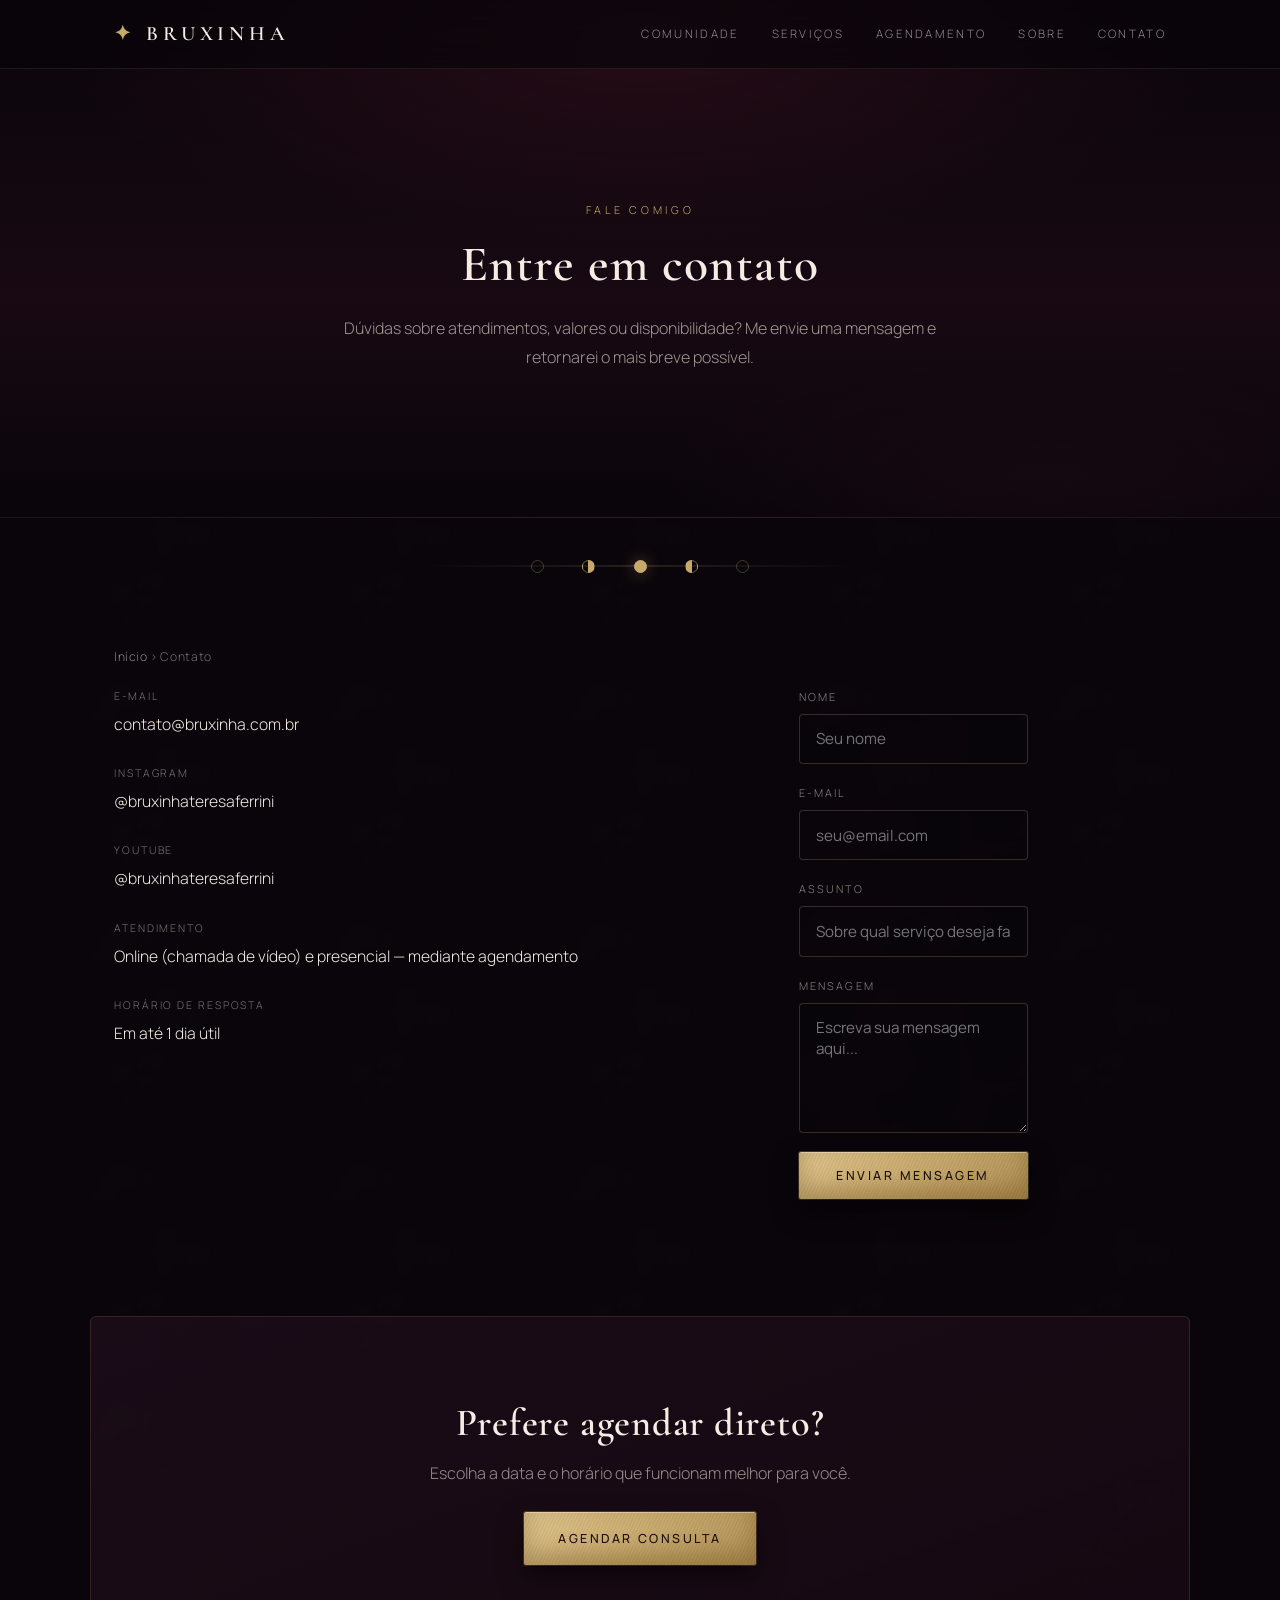
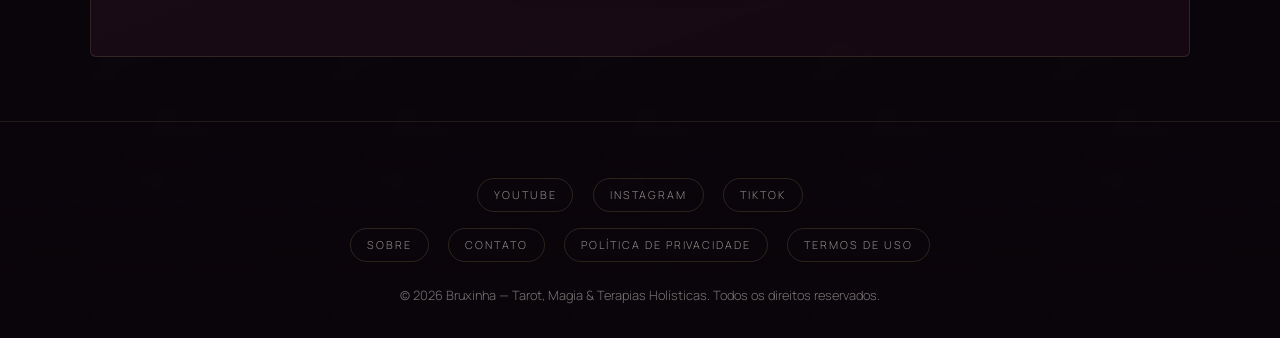
==== commit 797ec025: "bruxinha front-end v2" ====
--- a/contato.html
+++ b/contato.html
@@ -3,17 +3,20 @@
 <head>
 <meta charset="UTF-8">
 <meta name="viewport" content="width=device-width, initial-scale=1.0">
+<meta name="description" content="Fale com a Bruxinha: dúvidas sobre atendimentos, valores e disponibilidade. Retorno em até 1 dia útil.">
 <title>Contato • Bruxinha</title>
+<link rel="icon" type="image/svg+xml" href="data:image/svg+xml,<svg xmlns='http://www.w3.org/2000/svg' viewBox='0 0 100 100'><text y='0.9em' font-size='90' fill='%23C7A96B'>✦</text></svg>">
 <link rel="preconnect" href="https://fonts.googleapis.com">
 <link rel="preconnect" href="https://fonts.gstatic.com" crossorigin>
 <link href="https://fonts.googleapis.com/css2?family=Cormorant+Garamond:ital,wght@0,400;0,500;0,600;0,700;1,400;1,500&family=Manrope:wght@300;400;500;600;700&display=swap" rel="stylesheet">
 <link rel="stylesheet" href="style.css">
 </head>
 <body>
+<a class="skip-link" href="#conteudo">Pular para o conteúdo</a>
 
 <header class="navbar">
   <div class="container">
-    <div class="logo">✦ Bruxinha</div>
+    <a class="logo" href="index.html"><span class="sigla">✦</span> Bruxinha</a>
     <nav>
       <a href="index.html#sobre">Comunidade</a>
       <a href="index.html#servicos">Serviços</a>
@@ -36,7 +39,7 @@
   <span class="nova"></span><span class="crescente"></span><span class="cheia"></span><span class="minguante"></span><span class="nova"></span>
 </div>
 
-<main class="container">
+<main class="container" id="conteudo">
   <nav class="breadcrumb">
     <a href="index.html">Início</a> › Contato
   </nav>
@@ -114,23 +117,6 @@
 </footer>
 
 <script src="script.js" defer></script>
-<script>
-document.getElementById('form-contato').addEventListener('submit', function (e) {
-  e.preventDefault();
-  var msg = document.getElementById('msg-contato');
-  var nome = document.getElementById('contato-nome').value.trim();
-  var email = document.getElementById('contato-email').value.trim();
-  var mensagem = document.getElementById('contato-mensagem').value.trim();
-  var emailRegex = /^[^\s@]+@[^\s@]+\.[^\s@]+$/;
-
-  if (!nome || !emailRegex.test(email) || !mensagem) {
-    msg.textContent = '✦ Preencha nome, e-mail válido e mensagem para enviar.';
-    return;
-  }
-  msg.textContent = '☾ Mensagem enviada! Retornarei o mais breve possível. ✦';
-  e.target.reset();
-});
-</script>
 </body>
 </html>
 
--- a/style.css
+++ b/style.css
@@ -1,5 +1,5 @@
 /* ============================================================
-   BRUXINHA — Identidade Sagrada
+   BRUXINHA — Identidade
    ------------------------------------------------------------
    Preto profundo, vinho, bordô, vermelho queimado, terracota,
    marfim e dourado envelhecido como joia.
@@ -55,7 +55,8 @@
 ::-webkit-scrollbar-thumb { background: rgba(199, 169, 107, 0.22); border-radius: 8px; }
 ::-webkit-scrollbar-thumb:hover { background: rgba(199, 169, 107, 0.4); }
 
-section[id] { scroll-margin-top: 4.6rem; }
+section[id],
+main[id] { scroll-margin-top: 4.6rem; }
 
 h1, h2, h3 {
   font-family: var(--font-heading);
@@ -98,7 +99,7 @@
   height: 100%;
 }
 
-/* Névoa muito discreta, movendo-se lentamente */
+/* Névoa (muito discreta, movendo-se lentamente) */
 .neblina {
   position: absolute;
   inset: -25%;
@@ -136,7 +137,7 @@
   to   { transform: translate(5%, 3%) scale(1.12); }
 }
 
-/* Granulado — remove o excesso "digital" */
+/* Granulado */
 .granulado {
   position: fixed;
   inset: 0;
@@ -252,6 +253,30 @@
 
 .navbar nav a:hover::after,
 .navbar nav a.ativo::after { transform: scaleX(1); }
+
+/* ============================================================
+   SKIP LINK — acessibilidade (usuários de teclado)
+   ============================================================ */
+.skip-link {
+  position: absolute;
+  top: -100%;
+  left: 1rem;
+  z-index: 500;
+  background: var(--gold);
+  color: #1c0e12;
+  padding: 0.7rem 1.3rem;
+  font-size: 0.74rem;
+  letter-spacing: 0.1em;
+  text-transform: uppercase;
+  text-decoration: none;
+  border-radius: 0 0 4px 4px;
+  transition: top 0.35s ease;
+}
+
+.skip-link:focus {
+  top: 0;
+  color: #1c0e12;
+}
 
 /* ============================================================
    BOTÕES — objetos físicos
@@ -499,12 +524,6 @@
   position: absolute;
   inset: 0;
   border-radius: 10px 9px 11px 9px;
-  padding: 1.5rem 1.3rem;
-  display: flex;
-  flex-direction: column;
-  align-items: center;
-  justify-content: space-between;
-  text-align: center;
   transform: translateZ(26px);
   background:
     radial-gradient(circle at 30% 18%, rgba(245, 236, 228, 0.08), transparent 58%),
@@ -514,6 +533,17 @@
     inset 0 0 0 1px rgba(199, 169, 107, 0.08),
     inset 0 0 70px rgba(9, 5, 10, 0.65),
     0 34px 64px rgba(0, 0, 0, 0.6);
+  overflow: hidden;
+}
+
+/* Carta ilustrada — imagem ocupa toda a superfície da carta */
+.carta-frente .carta-img {
+  position: absolute;
+  inset: 0;
+  width: 100%;
+  height: 100%;
+  object-fit: cover;
+  display: block;
 }
 
 /* textura de papel fino + imperfeições das bordas */
@@ -892,6 +922,9 @@
   gap: 1.5rem;
 }
 
+/* Lista de serviços em coluna única (accordion) */
+#lista-servicos { grid-template-columns: 1fr; }
+
 .card-servico {
   position: relative;
   background: linear-gradient(160deg, rgba(36, 17, 31, 0.65), rgba(24, 9, 19, 0.88));
